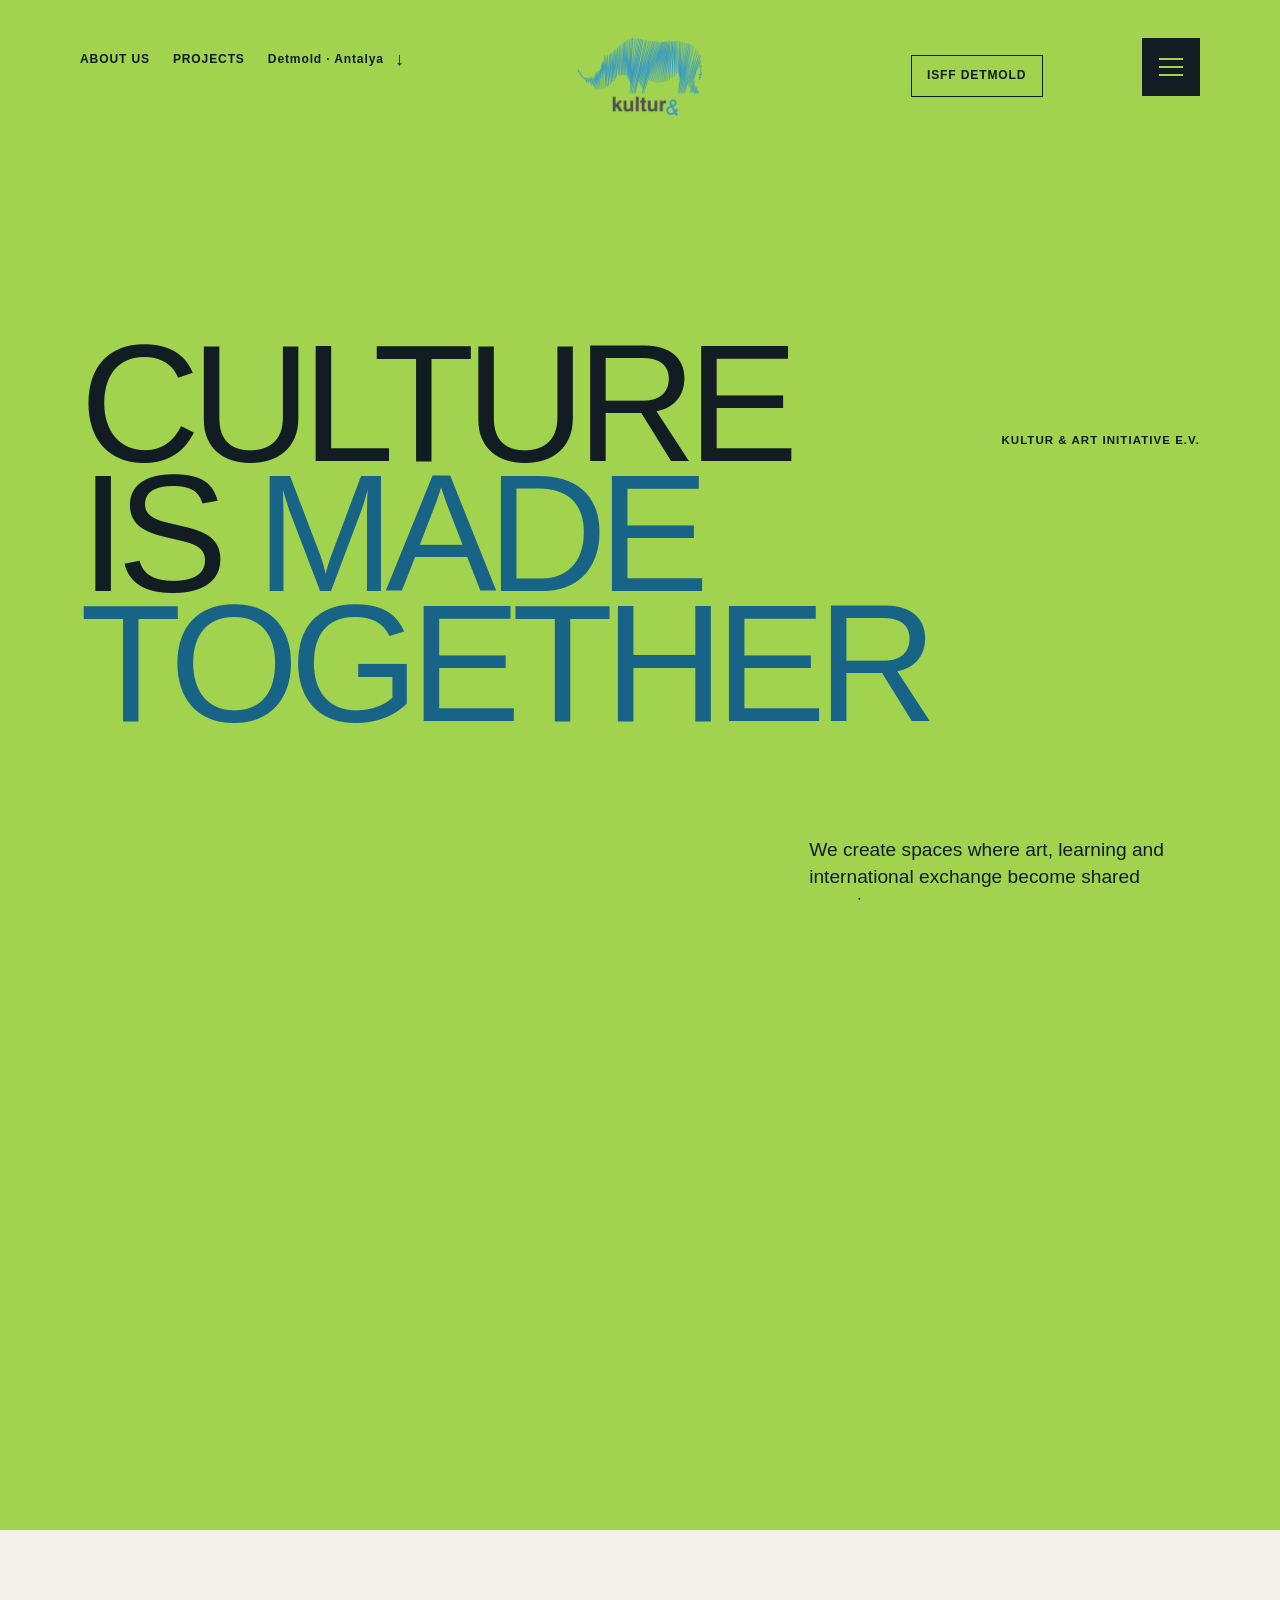
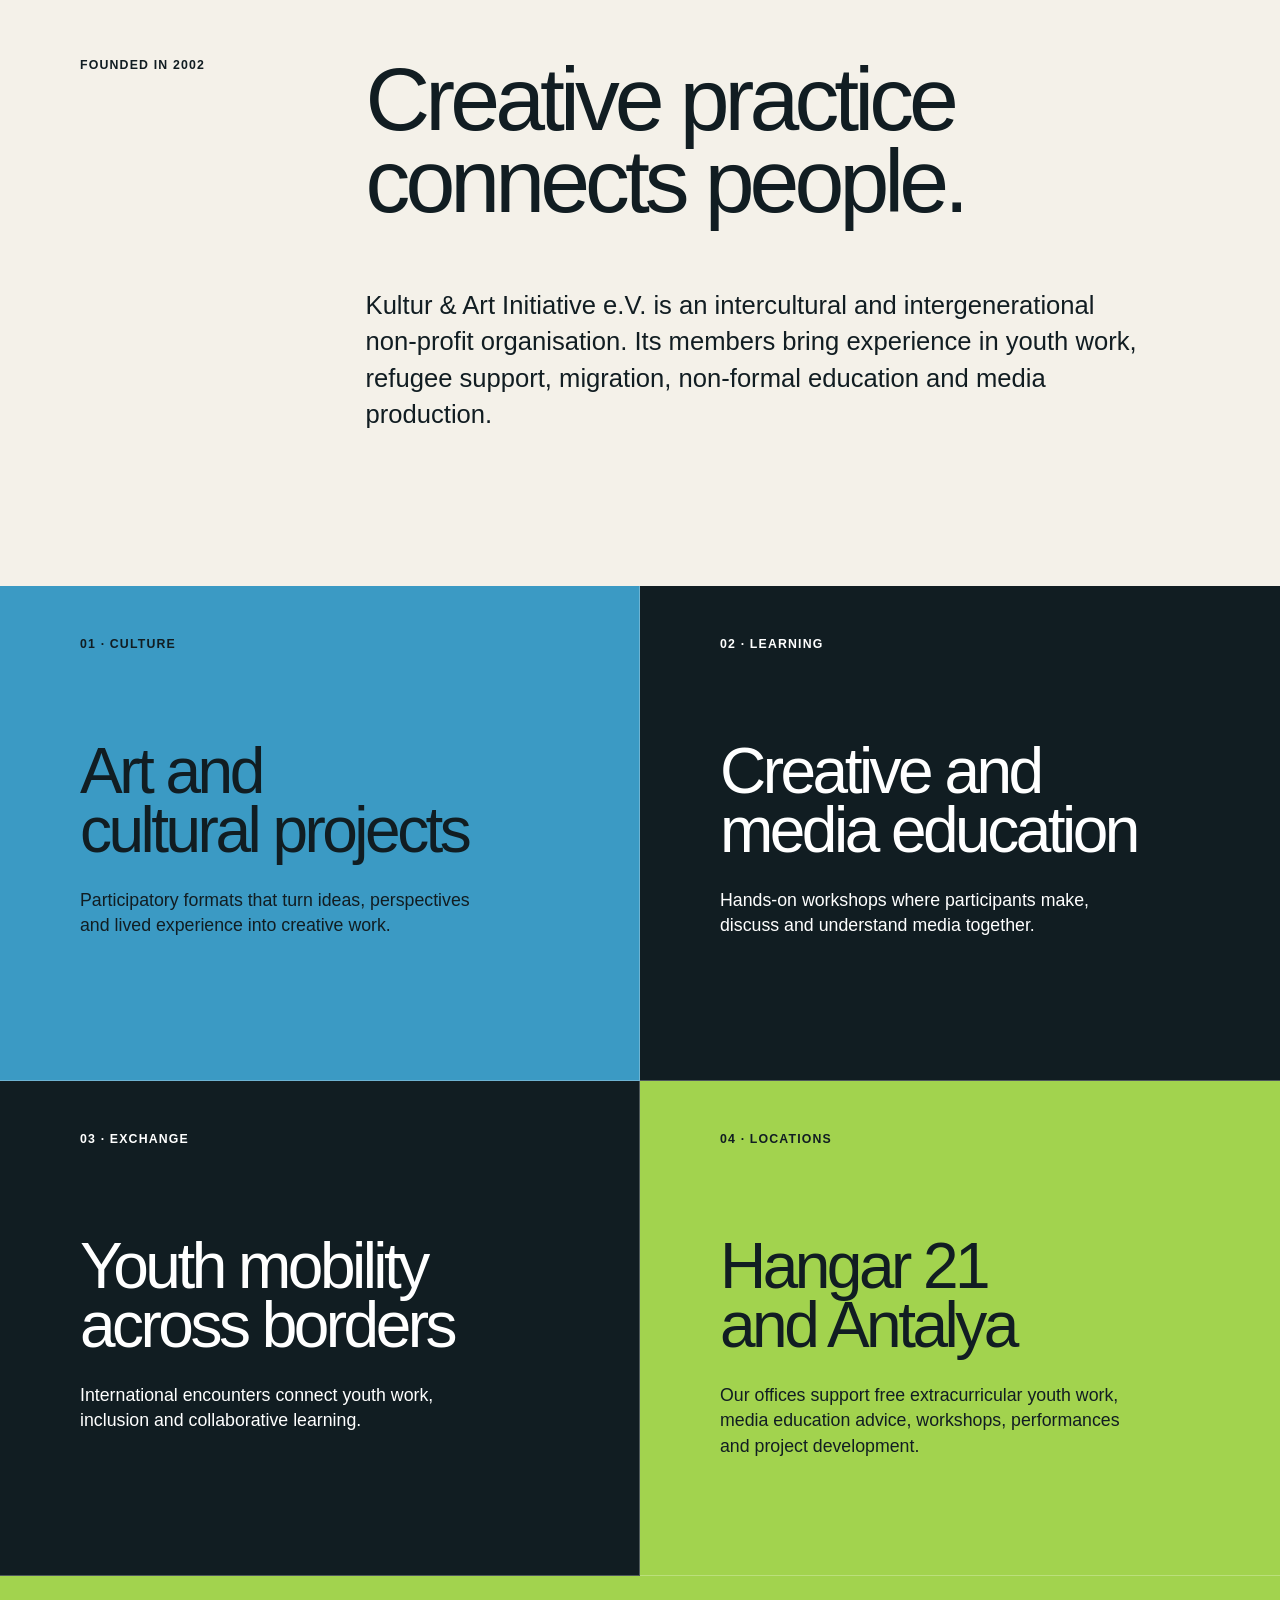
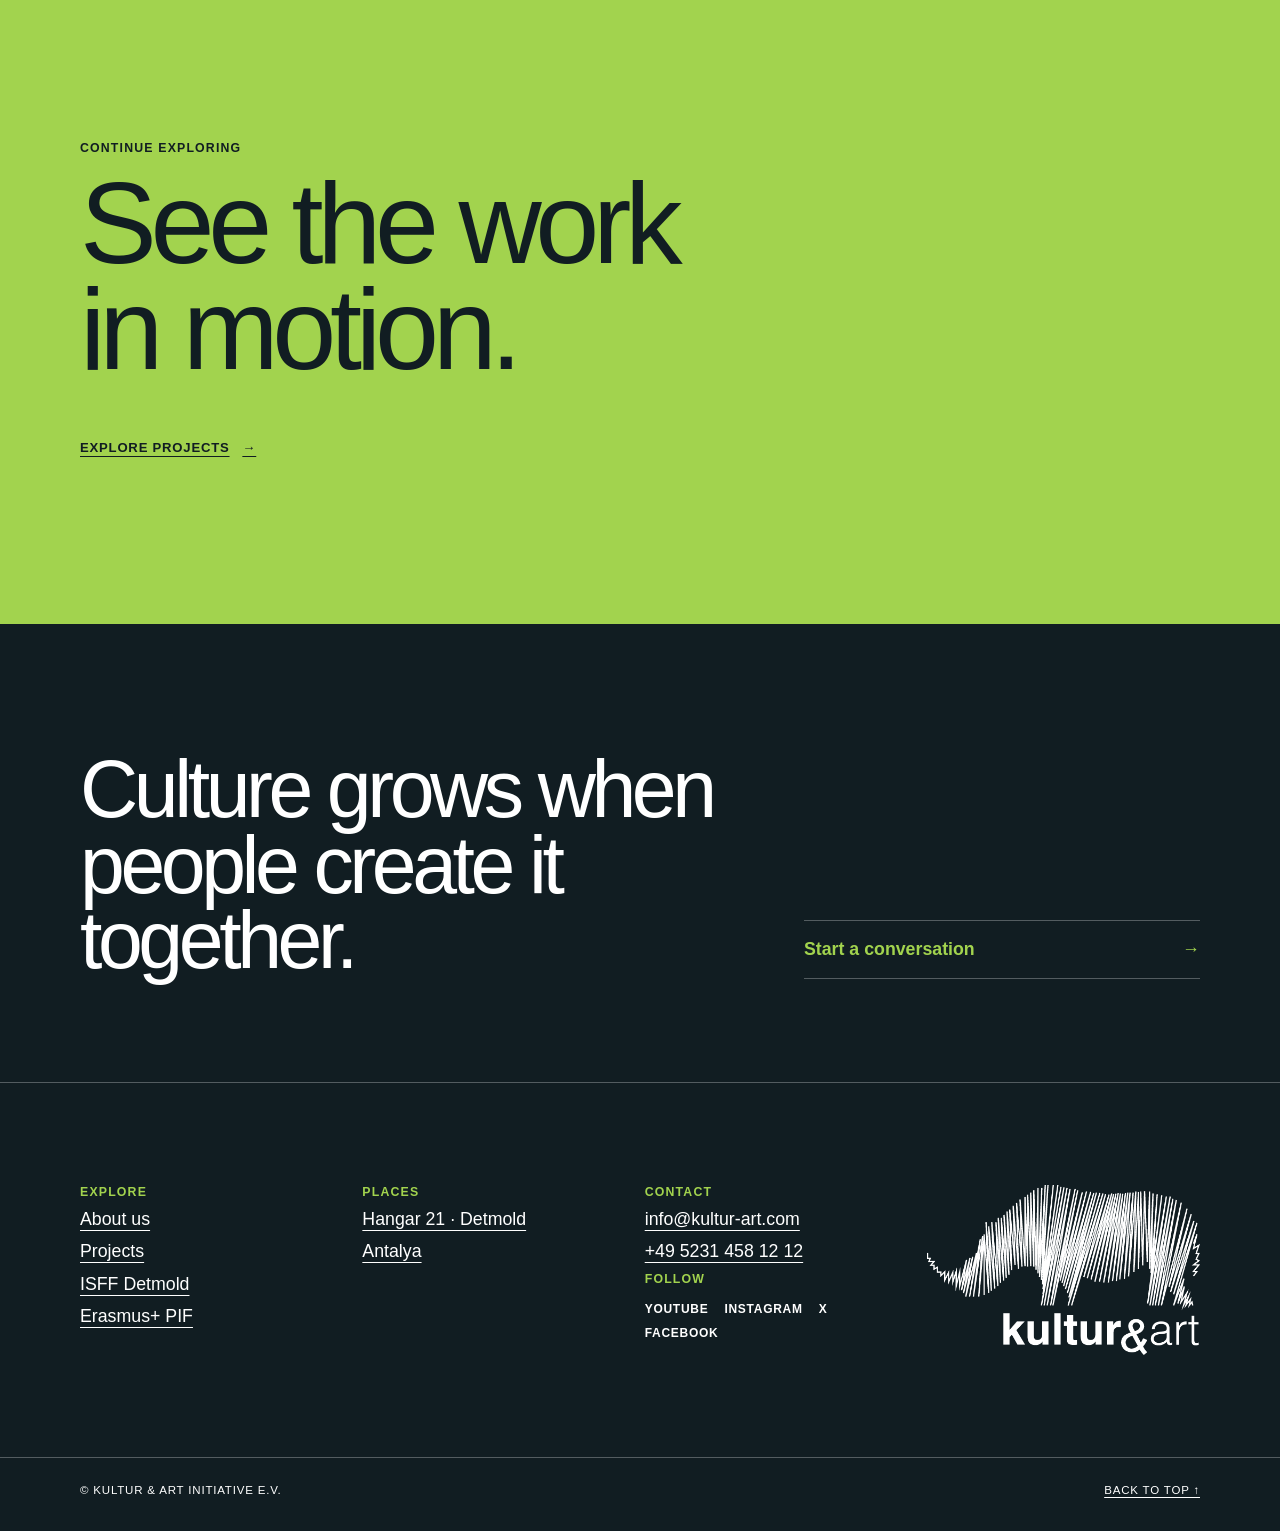
==== about/index.html @ 5b08f301 "first commit" ====
<!DOCTYPE html>
<html lang="en">
  <head>
    <meta charset="UTF-8">
    <meta name="viewport" content="width=device-width, initial-scale=1.0">
    <meta name="description" content="About Kultur &amp; Art Initiative e.V. and its cultural, educational and international work.">
    <title>About Us — Kultur &amp; Art</title>
    <script>document.documentElement.classList.add("js");</script>
    <link rel="stylesheet" href="../css/styles.css">
  </head>
  <body class="subpage">
    <a class="skip-link" href="#main-content">Skip to content</a>
    <header class="site-header">
      <nav class="site-header__primary" aria-label="Primary navigation"><a class="header-link" href="../about/" aria-current="page">About us</a><a class="header-link" href="../projects/">Projects</a><a class="header-status" href="#locations"><span>Detmold · Antalya</span><span aria-hidden="true">↓</span></a></nav>
      <a class="site-logo" href="../" aria-label="Kultur &amp; Art home"><img src="../assets/brand/kulturart-logo.png" alt="Kultur &amp; Art" width="512" height="313"></a>
      <div class="site-header__tools"><a class="header-link header-link--featured" href="../isff-detmold/">ISFF Detmold</a><details class="site-menu"><summary><span class="site-menu__label">Menu</span><span class="site-menu__icon" aria-hidden="true"></span></summary><div class="site-menu__overlay"><div class="site-menu__heading">Explore</div><nav class="site-menu__main" aria-label="Menu navigation"><a href="../"><span>01</span> Home</a><a href="../about/" aria-current="page"><span>02</span> About us</a><a href="../projects/"><span>03</span> Projects</a><a href="../isff-detmold/"><span>04</span> ISFF Detmold</a><a href="../pif/"><span>05</span> Erasmus+ PIF</a></nav><div class="site-menu__meta"><div><p class="eyebrow">Based in</p><p>Detmold, Germany<br>Antalya, Türkiye</p></div><div><p class="eyebrow">Contact</p><a href="mailto:info@kultur-art.com">info@kultur-art.com</a></div></div></div></details></div>
    </header>
    <main id="main-content">
      <section class="page-hero page-hero--lime" data-scroll-scene data-menu-theme="lime" aria-labelledby="page-title"><div class="page-hero__stage"><p class="page-hero__index">Kultur &amp; Art Initiative e.V.</p><h1 class="page-hero__title" id="page-title">Culture is <span>made together</span></h1><div class="page-hero__intro"><p>We create spaces where art, learning and international exchange become shared experiences.</p></div></div></section>
      <section class="page-intro" data-menu-theme="paper"><div class="page-intro__grid container"><p class="eyebrow">Founded in 2002</p><div><h2>Creative practice connects people.</h2><p class="page-intro__text">Kultur &amp; Art Initiative e.V. is an intercultural and intergenerational non-profit organisation. Its members bring experience in youth work, refugee support, migration, non-formal education and media production.</p></div></div></section>
      <section class="page-grid" aria-label="Our areas of practice">
        <article class="page-card page-card--blue"><p class="eyebrow">01 · Culture</p><h2>Art and cultural projects</h2><p>Participatory formats that turn ideas, perspectives and lived experience into creative work.</p></article>
        <article class="page-card"><p class="eyebrow">02 · Learning</p><h2>Creative and media education</h2><p>Hands-on workshops where participants make, discuss and understand media together.</p></article>
        <article class="page-card"><p class="eyebrow">03 · Exchange</p><h2>Youth mobility across borders</h2><p>International encounters connect youth work, inclusion and collaborative learning.</p></article>
        <article class="page-card page-card--lime" id="locations"><p class="eyebrow">04 · Locations</p><h2>Hangar 21 and Antalya</h2><p>Our offices support free extracurricular youth work, media education advice, workshops, performances and project development.</p></article>
      </section>
      <section class="page-cta page-cta--lime"><div class="container"><p class="eyebrow">Continue exploring</p><h2>See the work in motion.</h2><a class="section-link" href="../projects/">Explore projects <span aria-hidden="true">→</span></a></div></section>
    </main>
    <footer class="site-footer"><div class="site-footer__statement container"><p>Culture grows when people create it together.</p><a href="mailto:info@kultur-art.com">Start a conversation <span aria-hidden="true">→</span></a></div><div class="site-footer__links container"><div><p class="eyebrow">Explore</p><a href="../about/">About us</a><a href="../projects/">Projects</a><a href="../isff-detmold/">ISFF Detmold</a><a href="../pif/">Erasmus+ PIF</a></div><div><p class="eyebrow">Places</p><a href="#locations">Hangar 21 · Detmold</a><a href="#locations">Antalya</a></div><div><p class="eyebrow">Contact</p><a href="mailto:info@kultur-art.com">info@kultur-art.com</a><a href="tel:+4952314581212">+49 5231 458 12 12</a></div><div class="site-footer__brand"><img src="../assets/brand/kulturart-logo.png" alt="Kultur &amp; Art" width="512" height="313"></div></div><div class="site-footer__legal container"><p>© Kultur &amp; Art Initiative e.V.</p><a href="#main-content">Back to top ↑</a></div></footer>
    <script src="../js/main.js"></script>
  </body>
</html>
---- css/styles.css ----
:root {
  --blue: #3b9ac4;
  --blue-dark: #176487;
  --lime: #a2d34e;
  --ink: #111d22;
  --paper: #f4f1e9;
  --white: #fff;
  --line: rgb(17 29 34 / 28%);
  --font: "Helvetica Neue", Helvetica, Arial, sans-serif;
  --display: Arial, "Helvetica Neue", Helvetica, sans-serif;
  --gutter: clamp(1.25rem, 6.25vw, 7.5rem);
  --gap: clamp(0.8rem, 1.45vw, 2rem);
  --section-space: clamp(5rem, 10vw, 12rem);
  --ease: cubic-bezier(0.22, 1, 0.36, 1);
  --fast: 180ms;
  --normal: 420ms;
}

*,
*::before,
*::after {
  box-sizing: border-box;
}

html {
  min-width: 20rem;
  scroll-behavior: smooth;
  text-size-adjust: 100%;
}

body {
  min-height: 100vh;
  margin: 0;
  overflow-x: clip;
  background: var(--ink);
  color: var(--ink);
  font-family: var(--font);
  font-size: clamp(1rem, 0.95rem + 0.2vw, 1.125rem);
  line-height: 1.42;
  -webkit-font-smoothing: antialiased;
}

body.menu-is-open {
  overflow: hidden;
}

img,
video {
  display: block;
  max-width: 100%;
  height: auto;
}

button,
input {
  color: inherit;
  font: inherit;
}

a {
  color: inherit;
  text-decoration-thickness: 1px;
  text-underline-offset: 0.3em;
}

:focus-visible {
  outline: 3px solid var(--lime);
  outline-offset: 4px;
}

::selection {
  background: var(--lime);
  color: var(--ink);
}

h1,
h2,
h3,
p {
  margin-top: 0;
}

h1,
h2,
h3 {
  margin-bottom: 0.45em;
  font-family: var(--display);
  font-weight: 500;
  letter-spacing: -0.055em;
  line-height: 0.92;
  text-wrap: balance;
}

.container {
  width: 100%;
  max-width: 120rem;
  margin-inline: auto;
  padding-inline: var(--gutter);
}

.eyebrow {
  margin-bottom: 0.9rem;
  font-size: clamp(0.7rem, 0.65rem + 0.15vw, 0.84rem);
  font-weight: 700;
  letter-spacing: 0.095em;
  line-height: 1.2;
  text-transform: uppercase;
}

.visually-hidden {
  position: absolute !important;
  width: 1px !important;
  height: 1px !important;
  padding: 0 !important;
  margin: -1px !important;
  overflow: hidden !important;
  clip: rect(0, 0, 0, 0) !important;
  white-space: nowrap !important;
  border: 0 !important;
}

.skip-link {
  position: fixed;
  z-index: 1000;
  top: 0.75rem;
  left: 0.75rem;
  padding: 0.8rem 1rem;
  background: var(--ink);
  color: var(--white);
  transform: translateY(-160%);
  transition: transform var(--fast) var(--ease);
}

.skip-link:focus {
  transform: translateY(0);
}

/* Quiet festival notice: fixed independently from all measured scroll scenes */
.festival-note {
  position: fixed;
  z-index: 45;
  right: var(--gutter);
  bottom: clamp(1rem, 2vw, 2rem);
  display: grid;
  grid-template-columns: auto minmax(0, 1fr) auto;
  width: min(58rem, calc(100vw - (2 * var(--gutter))));
  border-top: 1px solid var(--ink);
  background: var(--lime);
  color: var(--ink);
  box-shadow: 0 1.2rem 3.5rem rgb(0 0 0 / 24%);
}

.festival-note[hidden] {
  display: none;
}

.festival-note__date {
  display: grid;
  align-content: center;
  padding: 1.25rem clamp(1rem, 2vw, 2rem);
  border-right: 1px solid var(--ink);
  text-align: center;
}

.festival-note__date span {
  font-family: var(--display);
  font-size: clamp(2rem, 3.2vw, 3.6rem);
  letter-spacing: -0.06em;
  line-height: 0.85;
}

.festival-note__date small,
.festival-note__locations {
  font-size: 0.68rem;
  font-weight: 700;
  letter-spacing: 0.08em;
  text-transform: uppercase;
}

.festival-note__copy {
  padding: 1.1rem clamp(1rem, 2vw, 2rem);
}

.festival-note__copy .eyebrow {
  margin-bottom: 0.35rem;
}

.festival-note__copy h2 {
  margin-bottom: 0.3rem;
  font-size: clamp(1.45rem, 2.1vw, 2.4rem);
}

.festival-note__copy > p:not(.eyebrow, .festival-note__locations) {
  max-width: 64ch;
  margin-bottom: 0.45rem;
  font-size: 0.82rem;
}

.festival-note__locations {
  margin: 0;
}

.festival-note__link {
  display: grid;
  min-width: 9.5rem;
  padding: 1.25rem 2.5rem 1.25rem 1.25rem;
  border-left: 1px solid var(--ink);
  place-items: center;
  font-size: 0.72rem;
  font-weight: 700;
  letter-spacing: 0.07em;
  text-align: center;
  text-decoration: none;
  text-transform: uppercase;
}

.festival-note__close {
  position: absolute;
  top: 0.25rem;
  right: 0.35rem;
  border: 0;
  background: transparent;
  cursor: pointer;
  font-size: 1.4rem;
  line-height: 1;
}

/* Editorial internal pages */
.subpage {
  background: var(--paper);
}

.subpage .site-header {
  color: var(--ink);
}

.subpage .site-logo {
  filter: none;
}

.subpage--dark-hero .site-header {
  color: var(--white);
}

.subpage--dark-hero .site-logo {
  filter: brightness(0) invert(1);
}

.subpage .site-menu:not([open]) summary {
  background: var(--ink);
  color: var(--lime);
}

.page-hero {
  --scene-p: 0;
  position: relative;
  height: 170svh;
  background: var(--blue);
  color: var(--ink);
}

.page-hero--lime {
  background: var(--lime);
}

.page-hero--dark {
  background: var(--ink);
  color: var(--white);
}

.page-hero__stage {
  position: sticky;
  top: 0;
  display: grid;
  height: 100svh;
  padding: clamp(9rem, 18vh, 13rem) var(--gutter) clamp(2rem, 5vh, 5rem);
  overflow: hidden;
  align-content: end;
}

.page-hero__index {
  position: absolute;
  top: 48%;
  right: var(--gutter);
  margin: 0;
  font-size: 0.72rem;
  font-weight: 700;
  letter-spacing: 0.09em;
  text-transform: uppercase;
  transform: translateY(calc(-9vh * var(--scene-p)));
}

.page-hero__title {
  max-width: 10ch;
  margin: 0;
  font-size: clamp(5rem, 13vw, 14rem);
  line-height: 0.78;
  text-transform: uppercase;
  transform: translate3d(calc(-7vw * var(--scene-p)), calc(-13vh * var(--scene-p)), 0) scale(calc(1 + (0.08 * var(--scene-p))));
  transform-origin: left bottom;
  will-change: transform;
}

.page-hero__title span {
  color: var(--lime);
}

.page-hero--lime .page-hero__title span {
  color: var(--blue-dark);
}

.page-hero__intro {
  display: grid;
  grid-template-columns: 1fr minmax(18rem, 0.55fr);
  gap: var(--gap);
  align-items: end;
  margin-top: clamp(2rem, 5vh, 5rem);
  transform: translateY(calc(7vh - (13vh * var(--scene-p))));
}

.page-hero__intro p {
  grid-column: 2;
  max-width: 42ch;
  margin: 0;
  font-size: clamp(1.15rem, 1.5vw, 1.6rem);
}

.page-intro {
  padding-block: var(--section-space);
  background: var(--paper);
}

.page-intro__grid {
  display: grid;
  grid-template-columns: minmax(9rem, 0.32fr) 1fr;
  gap: var(--gap);
}

.page-intro h2 {
  max-width: 14ch;
  font-size: clamp(3.2rem, 7vw, 8rem);
}

.page-intro__text {
  grid-column: 2;
  max-width: 55ch;
  margin-top: clamp(2rem, 5vw, 6rem);
  font-size: clamp(1.3rem, 2vw, 2rem);
}

.page-grid {
  display: grid;
  grid-template-columns: repeat(2, minmax(0, 1fr));
  background: var(--ink);
}

.page-card {
  min-height: 55svh;
  padding: clamp(2rem, 4vw, 5rem) var(--gutter);
  border-bottom: 1px solid rgb(255 255 255 / 26%);
  background: var(--ink);
  color: var(--white);
  text-decoration: none;
}

.page-card:nth-child(odd) {
  border-right: 1px solid rgb(255 255 255 / 26%);
}

.page-card--blue {
  background: var(--blue);
  color: var(--ink);
}

.page-card--lime {
  background: var(--lime);
  color: var(--ink);
}

.page-card h2,
.page-card h3 {
  max-width: 12ch;
  margin-top: clamp(4rem, 10vh, 8rem);
  font-size: clamp(2.8rem, 5vw, 6.5rem);
  overflow-wrap: anywhere;
}

.page-card p:last-child {
  max-width: 42ch;
}

.page-list {
  padding-block: var(--section-space);
  background: var(--paper);
}

.page-list__heading {
  max-width: 12ch;
  margin-bottom: clamp(4rem, 9vw, 9rem);
  font-size: clamp(4rem, 9vw, 10rem);
}

.page-list__item {
  display: grid;
  grid-template-columns: 5rem 1fr minmax(16rem, 0.45fr);
  gap: var(--gap);
  padding-block: clamp(1.8rem, 4vw, 4rem);
  border-top: 1px solid var(--ink);
}

.page-list__item h3 {
  margin: 0;
  font-size: clamp(2.2rem, 4.2vw, 5rem);
}

.page-list__item p {
  margin: 0;
}

.page-cta {
  display: grid;
  min-height: 72svh;
  padding-block: var(--section-space);
  align-content: center;
  background: var(--blue);
  color: var(--ink);
}

.page-cta--lime {
  background: var(--lime);
}

.page-cta h2 {
  max-width: 13ch;
  font-size: clamp(4rem, 9vw, 10rem);
}

.page-cta .section-link {
  width: fit-content;
}

/* Header */
.site-header {
  position: absolute;
  z-index: 30;
  inset: 0 0 auto;
  display: grid;
  grid-template-columns: 1fr auto 1fr;
  align-items: start;
  gap: 2rem;
  padding: clamp(1.5rem, 3vw, 3.5rem) var(--gutter);
  color: var(--white);
  pointer-events: none;
}

.site-header a,
.site-header summary {
  pointer-events: auto;
}

.site-header__primary,
.site-header__tools {
  display: flex;
  align-items: center;
  gap: clamp(1rem, 1.8vw, 2.4rem);
  padding-top: 0.55rem;
}

.site-header__tools {
  justify-content: flex-end;
  padding-right: clamp(4.5rem, 6vw, 6.5rem);
}

.header-link,
.header-status,
.language-switcher {
  font-size: clamp(0.7rem, 0.66rem + 0.12vw, 0.82rem);
  font-weight: 700;
  letter-spacing: 0.07em;
  text-decoration: none;
  text-transform: uppercase;
}

.header-link--featured {
  padding: 0.7rem 0.95rem;
  border: 1px solid currentColor;
}

.header-status {
  display: flex;
  align-items: center;
  gap: 0.7rem;
  text-transform: none;
}

.header-status span:last-child {
  font-size: 1.5em;
}

.site-logo {
  display: block;
  width: clamp(7.8rem, 9vw, 10.5rem);
  filter: brightness(0) invert(1);
}

.site-logo img {
  width: 100%;
  height: auto;
}

.language-switcher {
  display: flex;
  gap: 0.3rem;
}

.site-header__primary,
.site-header__tools > :not(.site-menu),
.site-logo {
  transition:
    opacity 450ms ease,
    transform 650ms var(--ease);
}

body.hero-passed-intro .site-header__primary,
body.hero-passed-intro .site-header__tools > :not(.site-menu),
body.hero-passed-intro .site-logo {
  pointer-events: none;
  opacity: 0;
  transform: translateY(-2rem);
}

/* Persistent menu */
.site-menu {
  width: clamp(3.6rem, 4.5vw, 4.9rem);
  aspect-ratio: 1;
}

.site-menu summary {
  position: fixed;
  z-index: 52;
  top: clamp(1.5rem, 3vw, 3.5rem);
  right: var(--gutter);
  display: grid;
  width: clamp(3.6rem, 4.5vw, 4.9rem);
  aspect-ratio: 1;
  place-items: center;
  background: var(--lime);
  color: var(--ink);
  cursor: pointer;
  list-style: none;
  transition:
    background-color var(--fast) ease,
    color var(--fast) ease;
}

.site-menu summary::-webkit-details-marker {
  display: none;
}

.site-menu__label {
  position: absolute;
  width: 1px;
  height: 1px;
  overflow: hidden;
  clip: rect(0 0 0 0);
  white-space: nowrap;
}

.site-menu__icon,
.site-menu__icon::before,
.site-menu__icon::after {
  display: block;
  width: clamp(1.5rem, 1.8vw, 2rem);
  height: 2px;
  background: currentColor;
  transition: transform 350ms var(--ease), top 350ms var(--ease);
}

.site-menu__icon {
  position: relative;
}

.site-menu__icon::before,
.site-menu__icon::after {
  position: absolute;
  left: 0;
  content: "";
}

.site-menu__icon::before {
  top: -0.5rem;
}

.site-menu__icon::after {
  top: 0.5rem;
}

.site-menu[open] summary {
  background: var(--ink);
  color: var(--lime);
}

.site-menu[open] .site-menu__icon {
  background: transparent;
}

.site-menu[open] .site-menu__icon::before {
  top: 0;
  transform: rotate(45deg);
}

.site-menu[open] .site-menu__icon::after {
  top: 0;
  transform: rotate(-45deg);
}

body[data-menu-theme="paper"] .site-menu:not([open]) summary,
body[data-menu-theme="lime"] .site-menu:not([open]) summary {
  background: var(--ink);
  color: var(--lime);
}

.site-menu__overlay {
  position: fixed;
  z-index: 50;
  inset: 0;
  display: grid;
  grid-template-columns: minmax(0, 1.6fr) minmax(16rem, 0.4fr);
  grid-template-rows: auto 1fr;
  gap: clamp(2rem, 4vw, 5rem);
  padding: clamp(2.5rem, 4vw, 5rem) var(--gutter);
  overflow-y: auto;
  background: var(--lime);
  color: var(--ink);
}

.site-menu__heading {
  grid-column: 1 / -1;
  padding-bottom: 1rem;
  border-bottom: 1px solid;
  font-size: 0.78rem;
  font-weight: 700;
  letter-spacing: 0.1em;
  text-transform: uppercase;
}

.site-menu__main {
  display: grid;
  align-content: start;
}

.site-menu__main a {
  display: flex;
  align-items: baseline;
  gap: 1.2rem;
  padding-block: clamp(0.65rem, 1.2vh, 1.1rem);
  border-bottom: 1px solid rgb(17 29 34 / 38%);
  font-family: var(--display);
  font-size: clamp(2.8rem, 5.2vw, 6.5rem);
  font-weight: 500;
  letter-spacing: -0.055em;
  line-height: 0.92;
  text-decoration: none;
  transition: padding-left 350ms var(--ease), background-color var(--fast) ease, color var(--fast) ease;
}

.site-menu__main a span {
  width: 2rem;
  font-family: var(--font);
  font-size: 0.7rem;
  font-weight: 700;
}

.site-menu__main a:hover {
  padding-left: 1rem;
  background: var(--ink);
  color: var(--lime);
}

.site-menu__meta {
  display: grid;
  align-content: end;
  gap: 2.5rem;
}

.site-menu__meta p,
.site-menu__meta a {
  margin-bottom: 0;
}

.site-menu__meta a {
  display: block;
  width: fit-content;
}

/* Hero: SVG mask scroll zoom */
.hero {
  --scene-p: 0;
  --hero-mask-size: clamp(360px, 44vw, 680px);
  --hero-overlay-opacity: 0;
  --hero-copy-opacity: 0;
  --hero-copy-y: 2rem;
  --hero-scroll-opacity: 1;
  position: relative;
  z-index: 1;
  height: 220vh;
  background: var(--ink);
  color: var(--white);
  touch-action: pan-y;
}

.hero__stage {
  position: sticky;
  top: 0;
  height: 100vh;
  overflow: hidden;
  background: var(--ink);
  contain: layout paint;
  isolation: isolate;
}

.hero__media {
  position: absolute;
  z-index: 0;
  inset: 0;
  overflow: hidden;
  background: var(--ink);
}

.hero__media video {
  position: absolute;
  inset: 0;
  width: 100%;
  height: 100%;
  max-width: none;
  object-fit: cover;
  object-position: center;
  transform: translateZ(0) scale(1.01);
  transform-origin: center;
}

.hero__media video,
.hero__media-fallback {
  -webkit-mask-image: url("data:image/svg+xml,%3Csvg xmlns='http://www.w3.org/2000/svg' viewBox='0 0 100 100'%3E%3Cpath fill='white' d='M50 3C68 2 87 12 96 29C103 44 95 65 83 79C70 94 51 101 34 94C16 88 3 72 4 52C5 32 15 15 32 8C38 5 44 3 50 3Z'/%3E%3C/svg%3E");
  -webkit-mask-position: var(--hero-mask-position, center);
  -webkit-mask-repeat: no-repeat;
  -webkit-mask-size: var(--hero-mask-size);
  mask-image: url("data:image/svg+xml,%3Csvg xmlns='http://www.w3.org/2000/svg' viewBox='0 0 100 100'%3E%3Cpath fill='white' d='M50 3C68 2 87 12 96 29C103 44 95 65 83 79C70 94 51 101 34 94C16 88 3 72 4 52C5 32 15 15 32 8C38 5 44 3 50 3Z'/%3E%3C/svg%3E");
  mask-position: var(--hero-mask-position, center);
  mask-repeat: no-repeat;
  mask-size: var(--hero-mask-size);
  will-change: transform, mask-size;
}

.hero__media-shade {
  position: absolute;
  z-index: 1;
  inset: 0;
  background: rgb(0 0 0 / 45%);
  opacity: var(--hero-overlay-opacity);
  will-change: opacity;
}

.hero__media-fallback {
  display: none;
}

.hero__media.video-unavailable video,
.hero__media.video-paused video {
  visibility: hidden;
}

.hero__media.video-unavailable .hero__media-fallback,
.hero__media.video-paused .hero__media-fallback {
  position: absolute;
  inset: 0;
  display: grid;
  margin: 0;
  place-items: center;
  background:
    linear-gradient(135deg, rgb(59 154 196 / 92%), rgb(17 29 34 / 94%));
  color: var(--white);
  font-size: 0.75rem;
  font-weight: 700;
  letter-spacing: 0.1em;
  text-transform: uppercase;
}

.hero__title {
  position: absolute;
  z-index: 2;
  top: 50%;
  left: 50%;
  display: flex;
  width: max-content;
  max-width: none;
  gap: 0.12em;
  margin: 0;
  color: var(--lime);
  font-size: clamp(4.5rem, 9vw, 9.5rem);
  letter-spacing: -0.075em;
  line-height: 0.78;
  text-transform: uppercase;
  opacity: var(--hero-copy-opacity);
  transform: translate3d(-50%, calc(-50% + var(--hero-copy-y)), 0);
  will-change: opacity, transform;
  white-space: nowrap;
}

.hero__title span {
  display: block;
  will-change: transform;
}

.hero__title span:first-child {
  transform: none;
}

.hero__title span:last-child {
  color: var(--white);
  transform: none;
}

.hero__caption {
  position: absolute;
  z-index: 2;
  bottom: clamp(4.8rem, 8vh, 7.5rem);
  left: 50%;
  display: grid;
  justify-items: center;
  color: var(--white);
  text-align: center;
  opacity: var(--hero-copy-opacity);
  transform: translate3d(-50%, var(--hero-copy-y), 0);
  will-change: opacity, transform;
}

.hero__caption p {
  margin-bottom: 0.8rem;
  font-size: clamp(1rem, 1.35vw, 1.5rem);
  font-weight: 700;
  letter-spacing: 0.02em;
  text-transform: uppercase;
}

.hero__link,
.section-link {
  display: inline-flex;
  align-items: center;
  gap: 0.8rem;
  font-size: clamp(0.75rem, 0.7rem + 0.15vw, 0.88rem);
  font-weight: 700;
  letter-spacing: 0.06em;
  text-transform: uppercase;
}

.hero__scroll {
  position: absolute;
  z-index: 2;
  bottom: 1.2rem;
  left: var(--gutter);
  display: flex;
  align-items: center;
  gap: 0.8rem;
  margin: 0;
  font-size: 0.7rem;
  font-weight: 700;
  letter-spacing: 0.1em;
  text-transform: uppercase;
  opacity: var(--hero-scroll-opacity);
  transform: translateY(calc(2rem * var(--scene-p)));
  will-change: opacity, transform;
}

.hero__scroll-arrow {
  color: var(--lime);
  font-size: 2rem;
}

/* Minimal editorial introduction */
.overview {
  position: relative;
  z-index: 3;
  height: auto;
  margin-top: -1px;
  background: var(--ink);
  color: var(--white);
}

.overview__sticky {
  position: relative;
  height: auto;
  background: var(--ink);
}

.overview__lead {
  display: grid;
  grid-template-columns: minmax(12rem, 0.7fr) minmax(18rem, 1fr);
  gap: clamp(3rem, 9vw, 12rem);
  align-items: start;
  padding-block: clamp(6rem, 11vw, 12rem);
}

.overview__lead h2 {
  max-width: 10ch;
  margin: 0;
  color: var(--lime);
  font-size: clamp(2.8rem, 5vw, 5.8rem);
}

.overview__summary {
  max-width: 42rem;
  padding-top: 1.8rem;
  border-top: 1px solid rgb(255 255 255 / 35%);
}

.overview__summary p {
  margin-bottom: 2rem;
  font-size: clamp(1.35rem, 2.2vw, 2.2rem);
  line-height: 1.3;
}

/* Paper editorial rows */
.editorial-feed {
  position: relative;
  z-index: 4;
  padding-top: 1.75rem;
  overflow: hidden;
  background: var(--paper);
}

.editorial-row {
  display: grid;
  grid-template-columns: clamp(6rem, 9vw, 9rem) minmax(0, 1fr) auto;
  align-items: center;
  gap: clamp(1.5rem, 5vw, 6rem);
  min-height: clamp(15rem, 25vw, 23rem);
  padding-block: 2rem;
  border-top: 1px solid var(--line);
  text-decoration: none;
  overflow: hidden;
}

.editorial-row:last-of-type {
  border-bottom: 1px solid var(--line);
}

.editorial-row__copy h3 {
  max-width: 19ch;
  margin-bottom: 1rem;
  font-size: clamp(2.6rem, 4.6vw, 5.6rem);
}

.editorial-row__copy > p:last-child {
  margin-bottom: 0;
}

.editorial-row__arrow {
  font-size: clamp(4rem, 7vw, 8rem);
  line-height: 1;
}

.media-placeholder {
  position: relative;
  display: grid;
  place-content: center;
  overflow: hidden;
  background:
    linear-gradient(135deg, transparent 49.86%, rgb(17 29 34 / 18%) 50%, transparent 50.14%),
    linear-gradient(45deg, transparent 49.86%, rgb(17 29 34 / 18%) 50%, transparent 50.14%),
    color-mix(in srgb, currentColor 8%, transparent);
  text-align: center;
}

.media-placeholder span {
  padding: 0.3rem 0.5rem;
  background: var(--paper);
  color: var(--ink);
  font-size: 0.67rem;
  font-weight: 700;
  letter-spacing: 0.07em;
  text-transform: uppercase;
}

.media-placeholder--thumb {
  aspect-ratio: 4 / 3;
}

.editorial-row__image {
  width: 100%;
  aspect-ratio: 4 / 3;
  max-height: 18rem;
  object-fit: cover;
}

/* Projects */
.projects {
  position: relative;
  z-index: 5;
  padding-bottom: var(--section-space);
  background: var(--paper);
}

.projects__heading {
  position: relative;
  z-index: 2;
  display: grid;
  min-height: auto;
  padding-top: clamp(5rem, 9vw, 9rem);
  padding-bottom: clamp(2rem, 4vw, 4rem);
  background: var(--paper);
  border-bottom: 1px solid var(--line);
}

.projects__heading h2 {
  max-width: none;
  margin: 0;
  font-size: clamp(3.5rem, 7vw, 7rem);
  line-height: 0.85;
}

.project-grid {
  position: relative;
  z-index: 3;
  display: grid;
  grid-template-columns: repeat(2, minmax(0, 1fr));
  gap: var(--gap);
  padding-top: var(--gap);
}

.project-card {
  display: flex;
  min-height: 42rem;
  flex-direction: column;
  padding: clamp(1.4rem, 2.7vw, 3.4rem);
  color: var(--ink);
  text-decoration: none;
}

.project-card--blue {
  background: var(--blue);
}

.project-card--lime {
  background: var(--lime);
}

.project-card__head {
  display: flex;
  align-items: flex-start;
  justify-content: space-between;
  gap: 1rem;
}

.project-card__head > span {
  font-size: 2rem;
}

.project-card h3 {
  max-width: 12ch;
  font-size: clamp(3rem, 4.7vw, 5.8rem);
  text-transform: uppercase;
}

.project-card > p:last-child,
.project-card__wide-copy > p:last-child {
  max-width: 42ch;
  margin: 1.7rem 0 0;
  font-size: clamp(1rem, 1.15vw, 1.3rem);
}

.media-placeholder--feature {
  width: 76%;
  aspect-ratio: 4 / 3;
  margin: auto auto 0;
  background-color: rgb(244 241 233 / 22%);
}

.project-card__image {
  width: 76%;
  aspect-ratio: 4 / 3;
  max-height: 26rem;
  margin: auto auto 0;
  object-fit: cover;
}

.project-card__image--wide {
  width: 100%;
  aspect-ratio: 16 / 10;
  max-height: 38rem;
  align-self: center;
}

.project-card--wide {
  grid-column: 1 / -1;
  display: grid;
  grid-template-columns: minmax(0, 0.75fr) minmax(0, 1.25fr);
  gap: clamp(2rem, 5vw, 7rem);
  min-height: 36rem;
  background: var(--ink);
  color: var(--white);
}

.project-card__wide-copy {
  display: flex;
  flex-direction: column;
}

.media-placeholder--wide {
  aspect-ratio: 16 / 10;
  align-self: center;
  color: var(--lime);
}

/* Participation */
.participate {
  position: relative;
  z-index: 8;
  isolation: isolate;
  padding-bottom: var(--section-space);
  background: var(--lime);
}

.participate__heading {
  position: relative;
  z-index: 6;
  display: flex;
  min-height: auto;
  align-items: end;
  justify-content: space-between;
  gap: 2rem;
  padding-top: clamp(5rem, 9vw, 9rem);
  padding-bottom: clamp(2rem, 4vw, 4rem);
  background: var(--lime);
}

.participate__heading h2 {
  position: relative;
  z-index: 2;
  max-width: none;
  margin: 0;
  font-size: clamp(3.5rem, 7vw, 7rem);
  line-height: 0.85;
}

.participate-grid {
  position: relative;
  z-index: 3;
  display: grid;
  grid-template-columns: repeat(3, minmax(0, 1fr));
  gap: var(--gap);
}

.participate-card {
  display: flex;
  min-height: 35rem;
  flex-direction: column;
  padding: clamp(1rem, 1.5vw, 1.6rem);
  color: var(--ink);
  text-decoration: none;
}

.participate-card--featured {
  background: var(--ink);
  color: var(--lime);
}

.media-placeholder--landscape {
  aspect-ratio: 3 / 2;
  margin-bottom: 1.7rem;
}

.participate-card__image {
  width: 100%;
  aspect-ratio: 3 / 2;
  max-height: 22rem;
  margin-bottom: 1.7rem;
  object-fit: cover;
}

.participate-card h3 {
  font-size: clamp(2rem, 2.7vw, 3.4rem);
}

.participate-card > p:last-of-type {
  max-width: 38ch;
}

.card-arrow {
  margin-top: auto;
  font-size: 3rem;
}

/* Second full-screen pinned transition */
.manifesto {
  --scene-p: 0;
  position: relative;
  z-index: 7;
  height: 112svh;
  background: var(--ink);
  color: var(--white);
}

.manifesto__sticky {
  position: sticky;
  top: 0;
  height: 100svh;
  overflow: hidden;
}

.manifesto__media {
  position: absolute;
  inset: -9%;
  color: var(--lime);
  transform: scale(calc(1.06 - (0.03 * var(--scene-p)))) translate3d(0, calc(2vh - (4vh * var(--scene-p))), 0);
}

.manifesto__media span {
  background: var(--ink);
  color: var(--lime);
}

.manifesto__shade {
  position: absolute;
  inset: 0;
  background: rgb(7 17 21 / calc(0.48 + (0.18 * var(--scene-p))));
}

.manifesto__content {
  position: relative;
  z-index: 1;
  display: grid;
  height: 100%;
  align-content: center;
  justify-items: center;
  text-align: center;
  transform: translate3d(0, calc(4vh - (6vh * var(--scene-p))), 0);
}

.manifesto__content h2 {
  max-width: 16ch;
  font-size: clamp(2.8rem, 5vw, 5.5rem);
}

.section-link--light {
  color: var(--lime);
}

/* Newsletter and footer */
.newsletter {
  position: relative;
  z-index: 8;
  padding-block: var(--section-space);
  background: var(--blue);
}

.newsletter__inner {
  display: grid;
  grid-template-columns: 1.15fr 0.85fr;
  align-items: end;
  gap: clamp(3rem, 8vw, 10rem);
}

.newsletter h2 {
  max-width: 10ch;
  margin: 0;
  font-size: clamp(3.2rem, 6vw, 6.5rem);
}

/* Lightweight, one-shot reveals; native scrolling remains untouched. */
.js [data-reveal] {
  opacity: 0;
  transform: translate3d(0, 1.5rem, 0);
  transition:
    opacity 500ms ease,
    transform 650ms var(--ease);
}

.js [data-reveal].is-visible {
  opacity: 1;
  transform: none;
}

.newsletter__form label {
  display: block;
  margin-bottom: 0.6rem;
  font-size: 0.75rem;
  font-weight: 700;
  letter-spacing: 0.1em;
  text-transform: uppercase;
}

.newsletter__control {
  display: grid;
  grid-template-columns: 1fr auto;
  border-bottom: 2px solid;
}

.newsletter__control input {
  min-width: 0;
  padding: 1.2rem 0;
  border: 0;
  outline: 0;
  background: transparent;
  font-size: clamp(1.3rem, 1.8vw, 2rem);
}

.newsletter__control button {
  width: 4rem;
  padding: 0;
  border: 0;
  background: transparent;
  font-size: 3rem;
  cursor: pointer;
}

.newsletter__form > p {
  margin: 0.8rem 0 0;
  font-size: 0.86rem;
}

.site-footer {
  position: relative;
  z-index: 9;
  padding-block: var(--section-space) 2rem;
  background: var(--ink);
  color: var(--white);
}

.site-footer__statement {
  display: grid;
  grid-template-columns: 1.25fr 0.75fr;
  align-items: end;
  gap: 4rem;
  padding-bottom: clamp(4rem, 8vw, 9rem);
  border-bottom: 1px solid rgb(255 255 255 / 28%);
}

.site-footer__statement p {
  max-width: 18ch;
  margin: 0;
  font-family: var(--display);
  font-size: clamp(3.2rem, 6.3vw, 7.5rem);
  letter-spacing: -0.055em;
  line-height: 0.94;
}

.site-footer__statement a {
  display: flex;
  justify-content: space-between;
  gap: 1rem;
  padding-block: 1rem;
  border-block: 1px solid rgb(255 255 255 / 28%);
  color: var(--lime);
  font-weight: 700;
  text-decoration: none;
}

.site-footer__links {
  display: grid;
  grid-template-columns: repeat(3, 1fr) 1.25fr;
  gap: clamp(2rem, 5vw, 7rem);
  padding-block: clamp(4rem, 8vw, 8rem);
}

.site-footer__links > div:not(.site-footer__brand) {
  display: grid;
  align-content: start;
  justify-items: start;
  gap: 0.45rem;
}

.site-footer__links .eyebrow {
  color: var(--lime);
}

.site-footer__links p,
.site-footer__links a {
  margin: 0;
}

.site-footer__brand {
  display: flex;
  justify-content: flex-end;
}

.site-footer__brand img {
  width: min(100%, 21rem);
  height: auto;
  align-self: start;
  filter: brightness(0) invert(1);
}

.site-footer__legal {
  display: flex;
  align-items: center;
  justify-content: space-between;
  padding-top: 1.5rem;
  border-top: 1px solid rgb(255 255 255 / 28%);
  font-size: 0.72rem;
  letter-spacing: 0.07em;
  text-transform: uppercase;
}

.site-footer__legal p {
  margin: 0;
}

@media (hover: hover) and (pointer: fine) {
  .hero__link span,
  .section-link span,
  .bar-link span,
  .card-arrow,
  .editorial-row__arrow {
    transition: transform var(--fast) var(--ease);
  }

  .hero__link:hover span,
  .section-link:hover span,
  .bar-link:hover span,
  .participate-card:hover .card-arrow,
  .editorial-row:hover .editorial-row__arrow {
    transform: translateX(0.45rem);
  }
}

@media (max-width: 72rem) {
  .site-header__primary .header-link,
  .header-link--featured {
    display: none;
  }

  .project-card {
    min-height: 45rem;
  }

  .participate-grid {
    grid-template-columns: repeat(2, minmax(0, 1fr));
  }

  .participate-card:last-child {
    grid-column: 1 / -1;
    min-height: 32rem;
  }

  .newsletter__inner,
  .site-footer__statement {
    grid-template-columns: 1fr;
  }

  .site-footer__links {
    grid-template-columns: repeat(2, 1fr);
  }
}

@media (max-width: 63.99rem) {
  .site-header {
    grid-template-columns: 1fr auto;
  }

  .site-header__primary {
    display: none;
  }

  .site-logo {
    justify-self: start;
  }

  .site-header__tools {
    padding-top: 0;
  }

  .site-menu__overlay {
    grid-template-columns: 1fr;
  }

  .site-menu__meta {
    grid-template-columns: repeat(3, 1fr);
    align-content: start;
  }

  .hero__title {
    font-size: clamp(5rem, 13vw, 8rem);
  }
}

@media (max-width: 47.99rem) {
  .festival-note {
    right: 0.75rem;
    bottom: 0.75rem;
    grid-template-columns: 1fr auto;
    width: calc(100vw - 1.5rem);
  }

  .festival-note__date {
    display: none;
  }

  .festival-note__copy {
    padding: 1rem;
  }

  .festival-note__copy > p:not(.eyebrow, .festival-note__locations),
  .festival-note__locations {
    display: none;
  }

  .festival-note__link {
    min-width: 6.5rem;
    padding-inline: 0.75rem;
  }

  .page-hero {
    height: 145svh;
  }

  .page-hero__stage {
    padding-top: 8rem;
  }

  .page-hero__title {
    font-size: clamp(4.2rem, 22vw, 7.5rem);
  }

  .page-hero__intro,
  .page-intro__grid {
    grid-template-columns: 1fr;
  }

  .page-hero__intro p,
  .page-intro__text {
    grid-column: 1;
  }

  .page-hero__index {
    top: 30%;
  }

  .page-grid {
    grid-template-columns: 1fr;
  }

  .page-card,
  .page-card:nth-child(odd) {
    min-height: 65svh;
    border-right: 0;
  }

  .page-list__item {
    grid-template-columns: 3rem 1fr;
  }

  .page-list__item p {
    grid-column: 2;
  }

  .site-header {
    padding-top: 1rem;
  }

  .site-logo {
    width: 7.2rem;
  }

  .site-header__tools {
    padding-right: 4.1rem;
  }

  .language-switcher {
    display: none;
  }

  .site-menu summary {
    top: 1rem;
    width: 3.5rem;
  }

  .site-menu__overlay {
    display: block;
    padding-top: 6.5rem;
  }

  .site-menu__heading {
    margin-bottom: 1.5rem;
  }

  .site-menu__main a {
    font-size: clamp(2.3rem, 11vw, 4rem);
  }

  .site-menu__main a span {
    width: 1.2rem;
    font-size: 0.6rem;
  }

  .site-menu__meta {
    grid-template-columns: 1fr 1fr;
    gap: 2rem;
    padding-block: 4rem 2rem;
    font-size: 0.86rem;
  }

  .site-menu__languages {
    display: none;
  }

  .hero__media video {
    object-position: 52% center;
  }

  .hero {
    --hero-mask-position: 52% 46%;
    --hero-mask-size: 90vw;
    height: 140vh;
  }

  .hero__title {
    display: grid;
    gap: 0;
    font-size: clamp(2rem, 8vw, 3.5rem);
    text-align: center;
    white-space: normal;
  }

  .hero__title span:first-child {
    transform: none;
  }

  .hero__title span:last-child {
    transform: none;
  }

  .hero__caption {
    bottom: 5rem;
    width: calc(100% - (2 * var(--gutter)));
  }

  .overview {
    height: auto;
  }

  .overview__lead {
    grid-template-columns: 1fr;
    gap: 3rem;
    padding-block: 5rem;
    transform: none;
  }

  .overview__lead h2 {
    font-size: clamp(2.8rem, 12vw, 4rem);
  }

  .editorial-row {
    grid-template-columns: 4.75rem minmax(0, 1fr);
    gap: 1.2rem;
    min-height: 18rem;
    align-items: start;
  }

  .editorial-row__copy h3 {
    font-size: clamp(2rem, 9vw, 3.3rem);
  }

  .editorial-row__copy > p:last-child {
    display: none;
  }

  .editorial-row__arrow {
    grid-column: 2;
    justify-self: end;
    font-size: 3.5rem;
  }

  .projects__heading {
    min-height: auto;
  }

  .projects__heading h2,
  .participate__heading h2 {
    font-size: clamp(3.2rem, 15vw, 4.8rem);
  }

  .project-grid {
    grid-template-columns: 1fr;
  }

  .project-card {
    min-height: 36rem;
  }

  .project-card h3 {
    font-size: clamp(2.6rem, 12vw, 4.2rem);
  }

  .media-placeholder--feature {
    width: 88%;
  }

  .project-card--wide {
    grid-column: auto;
    grid-template-columns: 1fr;
    min-height: 40rem;
  }

  .project-card--wide .media-placeholder {
    order: -1;
  }

  .participate__heading {
    display: grid;
    min-height: auto;
  }

  .participate-grid {
    grid-template-columns: 1fr;
  }

  .participate-card,
  .participate-card:last-child {
    grid-column: auto;
    min-height: 34rem;
  }

  .manifesto {
    height: 108svh;
  }

  .manifesto__content h2 {
    font-size: clamp(2.8rem, 12vw, 4.9rem);
  }

  .newsletter h2 {
    font-size: clamp(3.2rem, 14vw, 5rem);
  }

  .site-footer__statement p {
    font-size: clamp(2.8rem, 12vw, 4.7rem);
  }

  .site-footer__links {
    grid-template-columns: 1fr;
  }

  .site-footer__brand {
    justify-content: flex-start;
  }

  .site-footer__brand img {
    width: 13rem;
  }

  .site-footer__legal {
    align-items: flex-start;
    flex-direction: column;
    gap: 1rem;
  }
}

/* Final responsive safeguards shared by the homepage and internal pages. */
@media (max-width: 63.99rem) {
  :root {
    --section-space: clamp(4.5rem, 10vw, 7rem);
  }

  .site-menu__overlay {
    width: 100%;
    min-height: 100svh;
    height: 100dvh;
    overscroll-behavior: contain;
  }

  .page-hero__title,
  .page-card h2,
  .page-card h3,
  .page-list__item h3,
  .project-card h3,
  .participate-card h3,
  .site-footer__statement p {
    overflow-wrap: anywhere;
  }

  .page-intro__grid {
    grid-template-columns: minmax(7rem, 0.25fr) 1fr;
  }

  .page-intro h2 {
    font-size: clamp(3rem, 8vw, 5.5rem);
  }

  .page-list__item {
    grid-template-columns: 3.5rem minmax(0, 1fr);
  }

  .page-list__item p {
    grid-column: 2;
  }
}

@media (max-width: 47.99rem) {
  :root {
    --gutter: max(1rem, env(safe-area-inset-left));
    --section-space: clamp(4rem, 16vw, 6rem);
  }

  html,
  body {
    width: 100%;
    max-width: 100%;
  }

  .container {
    padding-right: max(1rem, env(safe-area-inset-right));
    padding-left: max(1rem, env(safe-area-inset-left));
  }

  .site-header {
    padding-top: max(1rem, env(safe-area-inset-top));
    padding-right: max(1rem, env(safe-area-inset-right));
    padding-left: max(1rem, env(safe-area-inset-left));
  }

  .site-header__tools {
    padding-right: 4rem;
  }

  .site-menu summary {
    top: max(1rem, env(safe-area-inset-top));
    right: max(1rem, env(safe-area-inset-right));
    width: 3.25rem;
  }

  .site-menu__overlay {
    display: flex;
    flex-direction: column;
    padding:
      calc(5.5rem + env(safe-area-inset-top))
      max(1rem, env(safe-area-inset-right))
      calc(1.5rem + env(safe-area-inset-bottom))
      max(1rem, env(safe-area-inset-left));
  }

  .site-menu__main a {
    gap: 0.75rem;
    padding-block: clamp(0.65rem, 2vh, 1rem);
    font-size: clamp(2rem, 10.5vw, 3.25rem);
  }

  .site-menu__meta {
    margin-top: auto;
    padding-block: 2.5rem 0;
  }

  .page-hero {
    height: 100svh;
    min-height: 100dvh;
  }

  .hero {
    height: 140vh;
    min-height: 0;
  }

  .page-hero__stage {
    position: relative;
    height: 100svh;
    min-height: 100dvh;
  }

  .hero__stage {
    position: sticky;
    height: 100vh;
    min-height: 100svh;
  }

  .hero__media video {
    width: 100%;
    height: 100%;
    object-fit: cover;
    object-position: 52% center;
    transform: scale(1.02);
  }

  .hero__title {
    width: calc(100% - 2rem);
    font-size: clamp(2rem, 8vw, 3.5rem);
    transform: translate3d(-50%, calc(-50% + var(--hero-copy-y)), 0);
  }

  .hero__title span:first-child,
  .hero__title span:last-child {
    transform: none;
  }

  .hero__caption {
    bottom: max(4.5rem, calc(3.5rem + env(safe-area-inset-bottom)));
    transform: translate3d(-50%, var(--hero-copy-y), 0);
  }

  .hero__caption p {
    font-size: 0.85rem;
  }

  .hero__scroll {
    bottom: max(0.8rem, env(safe-area-inset-bottom));
  }

  .page-hero__stage {
    padding:
      calc(7rem + env(safe-area-inset-top))
      max(1rem, env(safe-area-inset-right))
      calc(2rem + env(safe-area-inset-bottom))
      max(1rem, env(safe-area-inset-left));
  }

  .page-hero__title,
  .page-hero__intro,
  .page-hero__index {
    transform: none;
  }

  .page-hero__title {
    max-width: 100%;
    font-size: clamp(3.7rem, 18vw, 6rem);
    line-height: 0.82;
  }

  .page-hero__index {
    top: 32%;
    right: max(1rem, env(safe-area-inset-right));
  }

  .page-intro__grid,
  .page-grid,
  .project-grid,
  .participate-grid,
  .newsletter__inner,
  .site-footer__statement,
  .site-footer__links {
    grid-template-columns: minmax(0, 1fr);
  }

  .page-intro h2 {
    font-size: clamp(2.8rem, 13vw, 4.25rem);
  }

  .page-intro__text {
    font-size: clamp(1.15rem, 5vw, 1.45rem);
  }

  .page-card,
  .page-card:nth-child(odd) {
    min-height: 30rem;
    padding: 2rem max(1rem, env(safe-area-inset-left));
  }

  .page-card h2,
  .page-card h3 {
    margin-top: 3rem;
    font-size: clamp(2.5rem, 12vw, 3.8rem);
  }

  .page-list__heading {
    font-size: clamp(3.4rem, 16vw, 5rem);
  }

  .page-list__item {
    grid-template-columns: 2rem minmax(0, 1fr);
  }

  .page-list__item h3 {
    font-size: clamp(2rem, 9.5vw, 3.2rem);
  }

  .editorial-row {
    grid-template-columns: 4rem minmax(0, 1fr);
    min-height: 15rem;
  }

  .editorial-row__copy h3 {
    font-size: clamp(1.9rem, 8.5vw, 2.8rem);
  }

  .project-card,
  .participate-card,
  .participate-card:last-child {
    min-height: 31rem;
  }

  .project-card--wide {
    min-height: 36rem;
  }

  .project-card h3,
  .participate-card h3 {
    font-size: clamp(2.2rem, 10vw, 3.3rem);
  }

  .media-placeholder--feature {
    width: 100%;
  }

  .manifesto {
    height: auto;
    min-height: 90svh;
  }

  .manifesto__sticky {
    position: relative;
    height: auto;
    min-height: 90svh;
  }

  .manifesto__media {
    inset: 0;
    transform: none;
  }

  .manifesto__content {
    min-height: 90svh;
    padding-block: 5rem;
    transform: none;
  }

  .manifesto__content h2,
  .newsletter h2,
  .site-footer__statement p {
    font-size: clamp(2.8rem, 12vw, 4rem);
  }

  .newsletter__control button {
    width: 3rem;
  }

  .site-footer__statement {
    gap: 2.5rem;
  }

  .site-footer__links {
    gap: 2.5rem;
  }

  .festival-note {
    bottom: max(0.75rem, env(safe-area-inset-bottom));
  }
}

/* Shared social links */
.social-block {
  display: grid;
  align-content: start;
  gap: 0.55rem;
}

.social-block .eyebrow {
  margin: 0 0 0.35rem;
}

.social-links {
  display: flex;
  flex-wrap: wrap;
  gap: 0.45rem 1rem;
}

.social-links a {
  width: fit-content;
  font-size: 0.75rem;
  font-weight: 700;
  letter-spacing: 0.06em;
  text-decoration: none;
  text-transform: uppercase;
}

.social-links a:hover {
  color: var(--lime);
}

.site-menu__meta .social-links a:hover {
  color: var(--blue-dark);
}

/* ISFF Event / Live */
.event-page {
  background: var(--paper);
}

.event-hero {
  position: relative;
  display: grid;
  min-height: 88svh;
  overflow: hidden;
  background: var(--lime);
  color: var(--white);
}

.event-hero__art,
.event-hero__shade {
  position: absolute;
  inset: 0;
  width: 100%;
  height: 100%;
}

.event-hero__art {
  max-width: 100%;
  max-height: 100svh;
  object-fit: cover;
  object-position: center;
}

.event-hero__shade {
  background: linear-gradient(to bottom, rgb(17 29 34 / 8%) 20%, rgb(17 29 34 / 76%) 100%);
}

.event-hero__content {
  position: relative;
  z-index: 1;
  display: grid;
  padding-top: clamp(10rem, 20vh, 15rem);
  padding-bottom: clamp(2rem, 5vw, 5rem);
  align-content: end;
}

.event-hero__date {
  position: absolute;
  top: clamp(8rem, 17vh, 12rem);
  left: var(--gutter);
  margin: 0;
  padding: 0.75rem 1rem;
  background: var(--lime);
  color: var(--ink);
  font-size: clamp(0.72rem, 1vw, 0.9rem);
  font-weight: 700;
  letter-spacing: 0.08em;
  text-transform: uppercase;
}

.event-hero__date span {
  margin-inline: 0.5rem;
}

.event-hero h1 {
  max-width: none;
  margin: 0;
  font-size: clamp(4.5rem, 11vw, 12rem);
  text-transform: uppercase;
}

.event-hero__actions {
  display: flex;
  flex-wrap: wrap;
  gap: 0.75rem;
  margin-top: 2rem;
}

.event-hero__actions a {
  padding: 0.9rem 1.2rem;
  border: 1px solid currentColor;
  background: rgb(17 29 34 / 26%);
  font-size: 0.72rem;
  font-weight: 700;
  letter-spacing: 0.08em;
  text-decoration: none;
  text-transform: uppercase;
  backdrop-filter: blur(8px);
}

.stream-section {
  padding-block: var(--section-space);
  background: var(--ink);
  color: var(--white);
}

.stream-section__heading,
.schedule-section__heading {
  display: flex;
  align-items: end;
  justify-content: space-between;
  gap: 2rem;
  margin-bottom: clamp(2.5rem, 5vw, 5rem);
}

.stream-section__heading h2,
.schedule-section__heading h2,
.stream-notes h2,
.side-events h2 {
  max-width: 12ch;
  margin: 0;
  font-size: clamp(3.2rem, 7vw, 7.5rem);
}

.live-badge,
.stream-status span {
  display: inline-flex;
  align-items: center;
  gap: 0.55rem;
  padding: 0.65rem 0.85rem;
  background: var(--lime);
  color: var(--ink);
  font-size: 0.7rem;
  font-weight: 700;
  letter-spacing: 0.08em;
  text-transform: uppercase;
}

.live-badge i,
.stream-status i {
  width: 0.55rem;
  aspect-ratio: 1;
  border-radius: 50%;
  background: #e53e3e;
  box-shadow: 0 0 0 0.3rem rgb(229 62 62 / 20%);
}

.stream-layout {
  display: grid;
  grid-template-columns: minmax(0, 1.55fr) minmax(18rem, 0.45fr);
  min-height: 36rem;
  border: 1px solid rgb(255 255 255 / 24%);
}

.stream-player {
  display: grid;
  grid-template-rows: 1fr auto;
  min-width: 0;
  background: #05090b;
}

.stream-player video {
  width: 100%;
  height: 100%;
  min-height: 31rem;
  object-fit: cover;
}

.stream-player__meta,
.audience-panel__head {
  display: flex;
  justify-content: space-between;
  gap: 1rem;
  padding: 1rem 1.25rem;
  border-top: 1px solid rgb(255 255 255 / 20%);
  font-size: 0.7rem;
  font-weight: 700;
  letter-spacing: 0.07em;
  text-transform: uppercase;
}

.audience-panel {
  display: grid;
  grid-template-rows: auto 1fr auto;
  min-width: 0;
  border-left: 1px solid rgb(255 255 255 / 24%);
  background: #17252b;
}

.audience-panel__head {
  border-top: 0;
  border-bottom: 1px solid rgb(255 255 255 / 20%);
}

.audience-panel__head h3 {
  margin: 0;
  font-family: var(--font);
  font-size: 0.78rem;
  letter-spacing: 0.08em;
  text-transform: uppercase;
}

.audience-panel__head span {
  color: var(--lime);
}

.audience-panel__messages {
  display: grid;
  align-content: start;
  gap: 1rem;
  padding: 1.25rem;
  overflow-y: auto;
}

.audience-panel__messages p {
  margin: 0;
  padding-bottom: 1rem;
  border-bottom: 1px solid rgb(255 255 255 / 13%);
  font-size: 0.86rem;
}

.audience-panel__messages strong {
  display: block;
  margin-bottom: 0.3rem;
  color: var(--lime);
  font-size: 0.68rem;
  letter-spacing: 0.06em;
  text-transform: uppercase;
}

.audience-panel__form {
  display: grid;
  grid-template-columns: minmax(0, 1fr) auto;
  border-top: 1px solid rgb(255 255 255 / 20%);
}

.audience-panel__form input {
  min-width: 0;
  padding: 1rem;
  border: 0;
  outline: 0;
  background: transparent;
  color: var(--white);
}

.audience-panel__form button {
  width: 3.5rem;
  border: 0;
  background: var(--lime);
  color: var(--ink);
  cursor: pointer;
  font-size: 1.5rem;
}

.stream-status {
  display: grid;
  grid-template-columns: repeat(3, 1fr);
  border-right: 1px solid rgb(255 255 255 / 24%);
  border-bottom: 1px solid rgb(255 255 255 / 24%);
  border-left: 1px solid rgb(255 255 255 / 24%);
}

.stream-status a,
.stream-status span {
  min-height: 4rem;
  justify-content: center;
  text-decoration: none;
}

.stream-status a {
  display: grid;
  padding: 1rem;
  place-items: center;
  font-size: 0.7rem;
  font-weight: 700;
  letter-spacing: 0.07em;
  text-transform: uppercase;
}

.stream-status > * + * {
  border-left: 1px solid rgb(255 255 255 / 24%);
}

.stream-notes {
  padding-block: var(--section-space);
  background: var(--blue);
}

.stream-notes ul {
  display: grid;
  grid-template-columns: repeat(2, minmax(0, 1fr));
  gap: 0;
  margin: clamp(3rem, 6vw, 6rem) 0 0;
  padding: 0;
  border-top: 1px solid var(--ink);
  list-style: none;
}

.stream-notes li {
  display: grid;
  grid-template-columns: 2rem 1fr;
  gap: 1rem;
  padding: 1.5rem 1rem 1.5rem 0;
  border-bottom: 1px solid var(--ink);
}

.stream-notes li:nth-child(odd) {
  border-right: 1px solid var(--ink);
}

.stream-notes li:nth-child(even) {
  padding-left: 1.5rem;
}

.stream-notes li span {
  color: var(--lime);
}

.schedule-section {
  padding-block: var(--section-space);
  background: var(--paper);
}

.schedule-section__heading > p {
  max-width: 30ch;
}

.schedule-tabs {
  display: flex;
  gap: 0.5rem;
  margin-bottom: 1.5rem;
  overflow-x: auto;
  scrollbar-width: thin;
}

.schedule-tabs button {
  flex: 0 0 auto;
  padding: 0.8rem 1.1rem;
  border: 1px solid var(--ink);
  background: transparent;
  cursor: pointer;
  font-size: 0.72rem;
  font-weight: 700;
  letter-spacing: 0.07em;
  text-transform: uppercase;
}

.schedule-tabs button[aria-selected="true"] {
  background: var(--ink);
  color: var(--lime);
}

.schedule-table-wrap {
  overflow-x: auto;
}

.schedule-table {
  width: 100%;
  min-width: 52rem;
  border-collapse: collapse;
}

.schedule-table th,
.schedule-table td {
  padding: 1.25rem 1rem;
  border-bottom: 1px solid var(--ink);
  text-align: left;
  vertical-align: top;
}

.schedule-table th {
  font-size: 0.67rem;
  letter-spacing: 0.08em;
  text-transform: uppercase;
}

.schedule-table td:first-child {
  width: 7rem;
  font-family: var(--display);
  font-size: 1.5rem;
}

.schedule-table td strong {
  display: block;
  margin-bottom: 0.55rem;
  font-size: clamp(1.15rem, 1.6vw, 1.55rem);
}

.schedule-tag {
  display: inline-flex;
  padding: 0.3rem 0.45rem;
  background: var(--lime);
  font-size: 0.58rem;
  font-weight: 700;
  letter-spacing: 0.06em;
  text-transform: uppercase;
}

.schedule-tag--blue {
  background: var(--blue);
}

.schedule-toggle {
  display: grid;
  width: 2.5rem;
  aspect-ratio: 1;
  border: 1px solid var(--ink);
  background: transparent;
  cursor: pointer;
  place-items: center;
  font-size: 1.4rem;
}

.schedule-detail td {
  padding: 1.5rem 8rem;
  background: var(--lime);
}

.schedule-disclaimer {
  max-width: 70ch;
  margin: 1.5rem 0 0;
  font-size: 0.78rem;
}

.side-events {
  padding-block: var(--section-space);
  background: var(--lime);
}

.side-events__grid {
  display: grid;
  grid-template-columns: repeat(3, minmax(0, 1fr));
  gap: var(--gap);
  margin-top: clamp(3rem, 6vw, 6rem);
}

.side-event-card {
  display: grid;
  grid-template-rows: 20rem auto;
  overflow: hidden;
  background: var(--paper);
  color: var(--ink);
  text-decoration: none;
}

.side-event-card img {
  width: 100%;
  height: 100%;
  max-height: 20rem;
  object-fit: cover;
  transition: transform 600ms var(--ease);
}

.side-event-card:first-child img {
  object-position: center 18%;
}

.side-event-card > div {
  padding: 1.4rem;
}

.side-event-card h3 {
  min-height: 2.4em;
  font-size: clamp(1.8rem, 2.5vw, 3rem);
}

.side-event-card span {
  font-size: 0.7rem;
  font-weight: 700;
  letter-spacing: 0.06em;
  text-transform: uppercase;
}

@media (hover: hover) and (pointer: fine) {
  .side-event-card:hover img {
    transform: scale(1.035);
  }
}

@media (max-width: 63.99rem) {
  .stream-layout {
    grid-template-columns: minmax(0, 1fr);
  }

  .audience-panel {
    min-height: 24rem;
    border-top: 1px solid rgb(255 255 255 / 24%);
    border-left: 0;
  }

  .side-events__grid {
    grid-template-columns: repeat(2, minmax(0, 1fr));
  }

  .side-event-card:first-child {
    grid-column: 1 / -1;
  }
}

@media (max-width: 47.99rem) {
  .event-hero {
    min-height: 100svh;
  }

  .event-hero__art {
    object-position: center;
  }

  .event-hero__content {
    padding-top: 10rem;
    padding-bottom: max(2rem, env(safe-area-inset-bottom));
  }

  .event-hero__date {
    top: 7rem;
    left: max(1rem, env(safe-area-inset-left));
    max-width: calc(100% - 2rem);
  }

  .event-hero h1 {
    font-size: clamp(4rem, 20vw, 6.5rem);
  }

  .stream-section__heading,
  .schedule-section__heading {
    align-items: flex-start;
    flex-direction: column;
  }

  .stream-section__heading h2,
  .schedule-section__heading h2,
  .stream-notes h2,
  .side-events h2 {
    font-size: clamp(2.8rem, 13vw, 4.25rem);
  }

  .stream-layout {
    min-height: 0;
  }

  .stream-player video {
    min-height: 0;
    aspect-ratio: 16 / 9;
  }

  .stream-player__meta {
    align-items: flex-start;
    flex-direction: column;
  }

  .stream-status {
    grid-template-columns: 1fr 1.25fr 1fr;
  }

  .stream-status a,
  .stream-status span {
    min-height: 3.5rem;
    padding: 0.6rem 0.35rem;
    font-size: 0.58rem;
    text-align: center;
  }

  .stream-notes ul {
    grid-template-columns: 1fr;
  }

  .stream-notes li:nth-child(odd) {
    border-right: 0;
  }

  .stream-notes li:nth-child(even) {
    padding-left: 0;
  }

  .schedule-table {
    min-width: 0;
  }

  .schedule-table thead {
    display: none;
  }

  .schedule-table tbody,
  .schedule-table tr,
  .schedule-table td {
    display: block;
    width: 100%;
  }

  .schedule-table tr[data-schedule-row] {
    display: grid;
    grid-template-columns: 1fr auto;
    padding-block: 1.25rem;
    border-bottom: 1px solid var(--ink);
  }

  .schedule-table tr[data-schedule-row] td {
    display: grid;
    grid-template-columns: 6.5rem minmax(0, 1fr);
    gap: 0.75rem;
    padding: 0.35rem 0;
    border: 0;
  }

  .schedule-table tr[data-schedule-row] td::before {
    content: attr(data-label);
    font-size: 0.62rem;
    font-weight: 700;
    letter-spacing: 0.07em;
    text-transform: uppercase;
  }

  .schedule-table tr[data-schedule-row] td:last-child {
    grid-column: 2;
    grid-row: 1;
  }

  .schedule-table tr[data-schedule-row] td:last-child::before {
    display: none;
  }

  .schedule-detail td {
    padding: 1.25rem;
  }

  .side-events__grid {
    grid-template-columns: 1fr;
  }

  .side-event-card:first-child {
    grid-column: auto;
  }

  .side-event-card {
    grid-template-rows: 16rem auto;
  }

  .side-event-card img {
    max-height: 16rem;
  }
}

@media (prefers-reduced-motion: reduce) {
  html {
    scroll-behavior: auto;
  }

  *,
  *::before,
  *::after {
    transition-duration: 0.01ms !important;
  }

  .hero,
  .manifesto,
  .page-hero {
    height: auto;
    min-height: 100svh;
  }

  .hero {
    --hero-mask-size: 300vmax;
    --hero-overlay-opacity: 0.5;
    --hero-copy-opacity: 1;
    --hero-copy-y: 0px;
    --hero-scroll-opacity: 0;
  }

  .hero__stage,
  .overview__sticky,
  .manifesto__sticky,
  .page-hero__stage,
  .projects__heading,
  .participate__heading {
    position: relative;
  }

  .overview__sticky {
    display: grid;
    height: auto;
  }

  .overview__lead,
  .facts {
    position: relative;
    inset: auto;
    transform: none;
  }

  .overview__lead {
    min-height: 0;
  }

  .hero__media video,
  .hero__title,
  .hero__title span,
  .hero__caption,
  .hero__scroll,
  .editorial-row .media-placeholder,
  .editorial-row__copy,
  .editorial-row__arrow,
  .project-card,
  .participate-card,
  .manifesto__media,
  .manifesto__content {
    transform: none !important;
  }

  .page-hero__title,
  .page-hero__intro,
  .page-hero__index,
  .page-card,
  .page-list__item {
    transform: none !important;
  }

  .js [data-reveal] {
    opacity: 1;
    transform: none;
  }
}
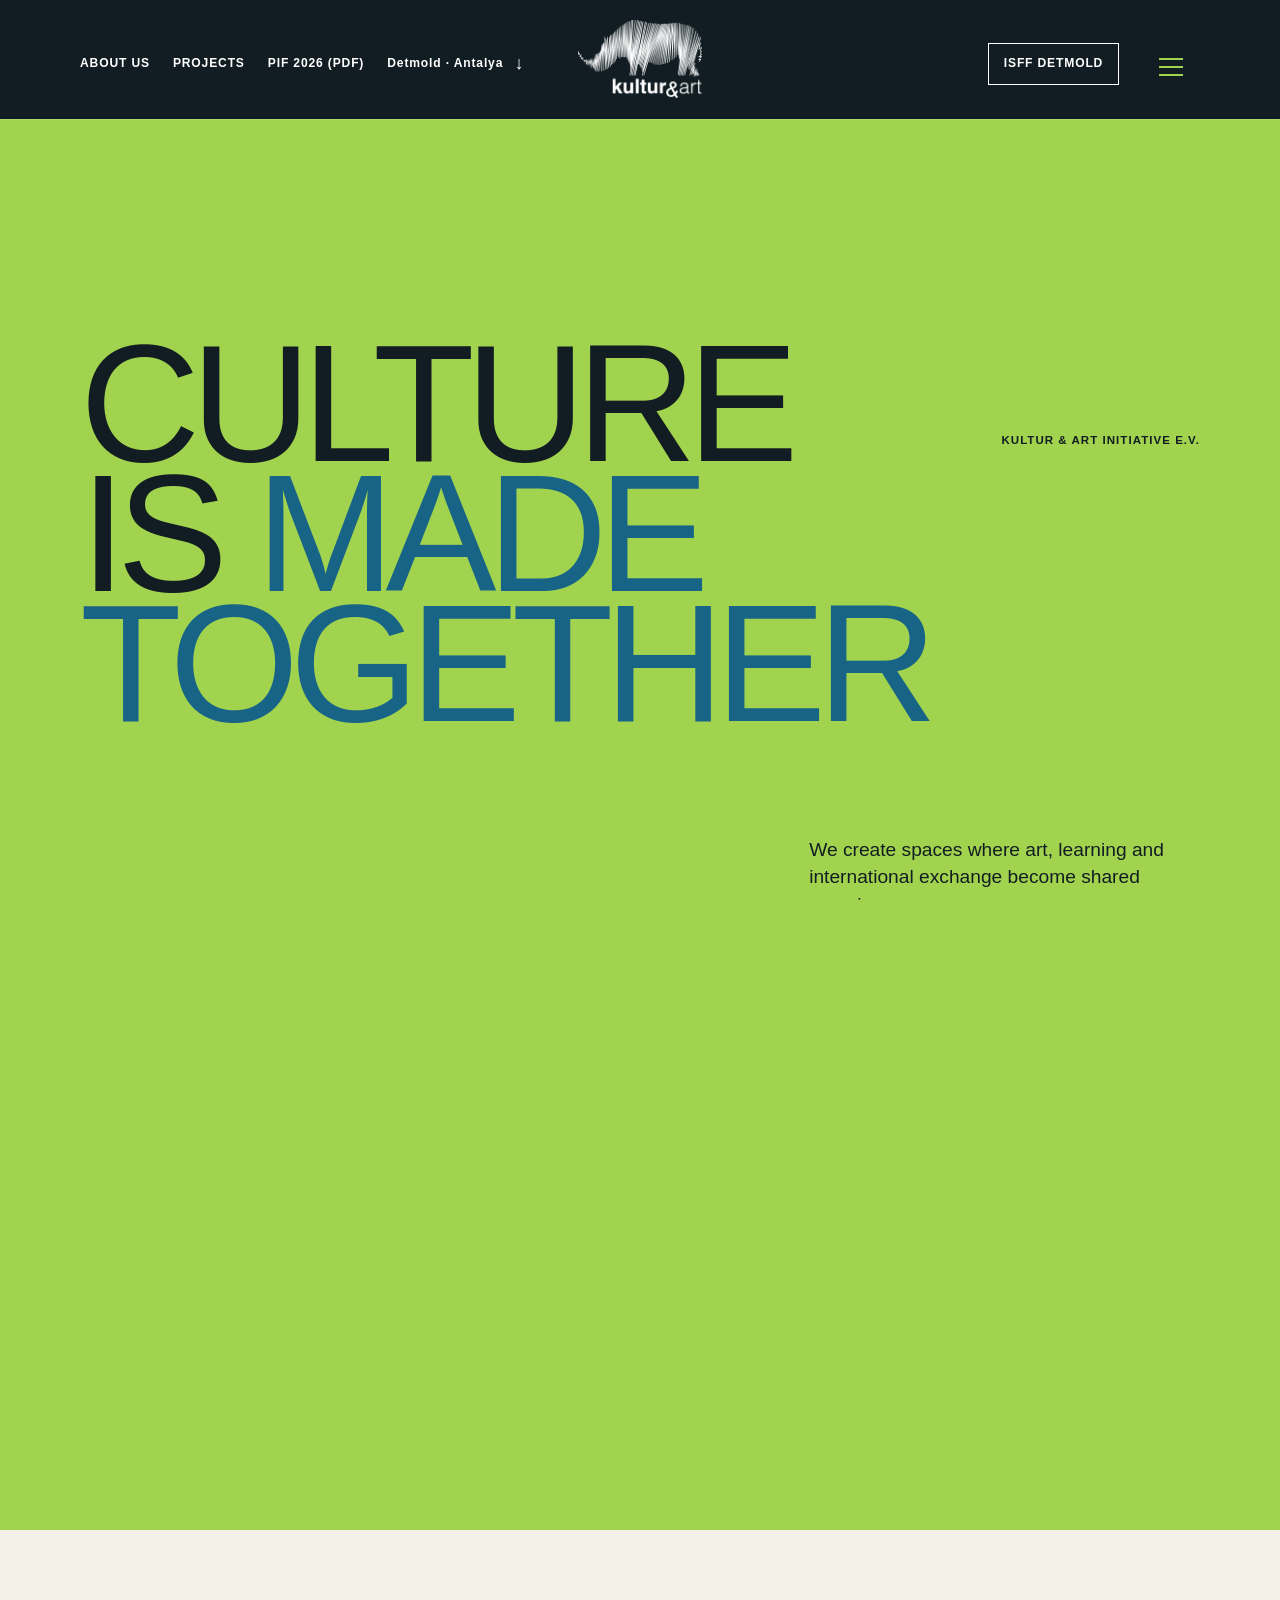
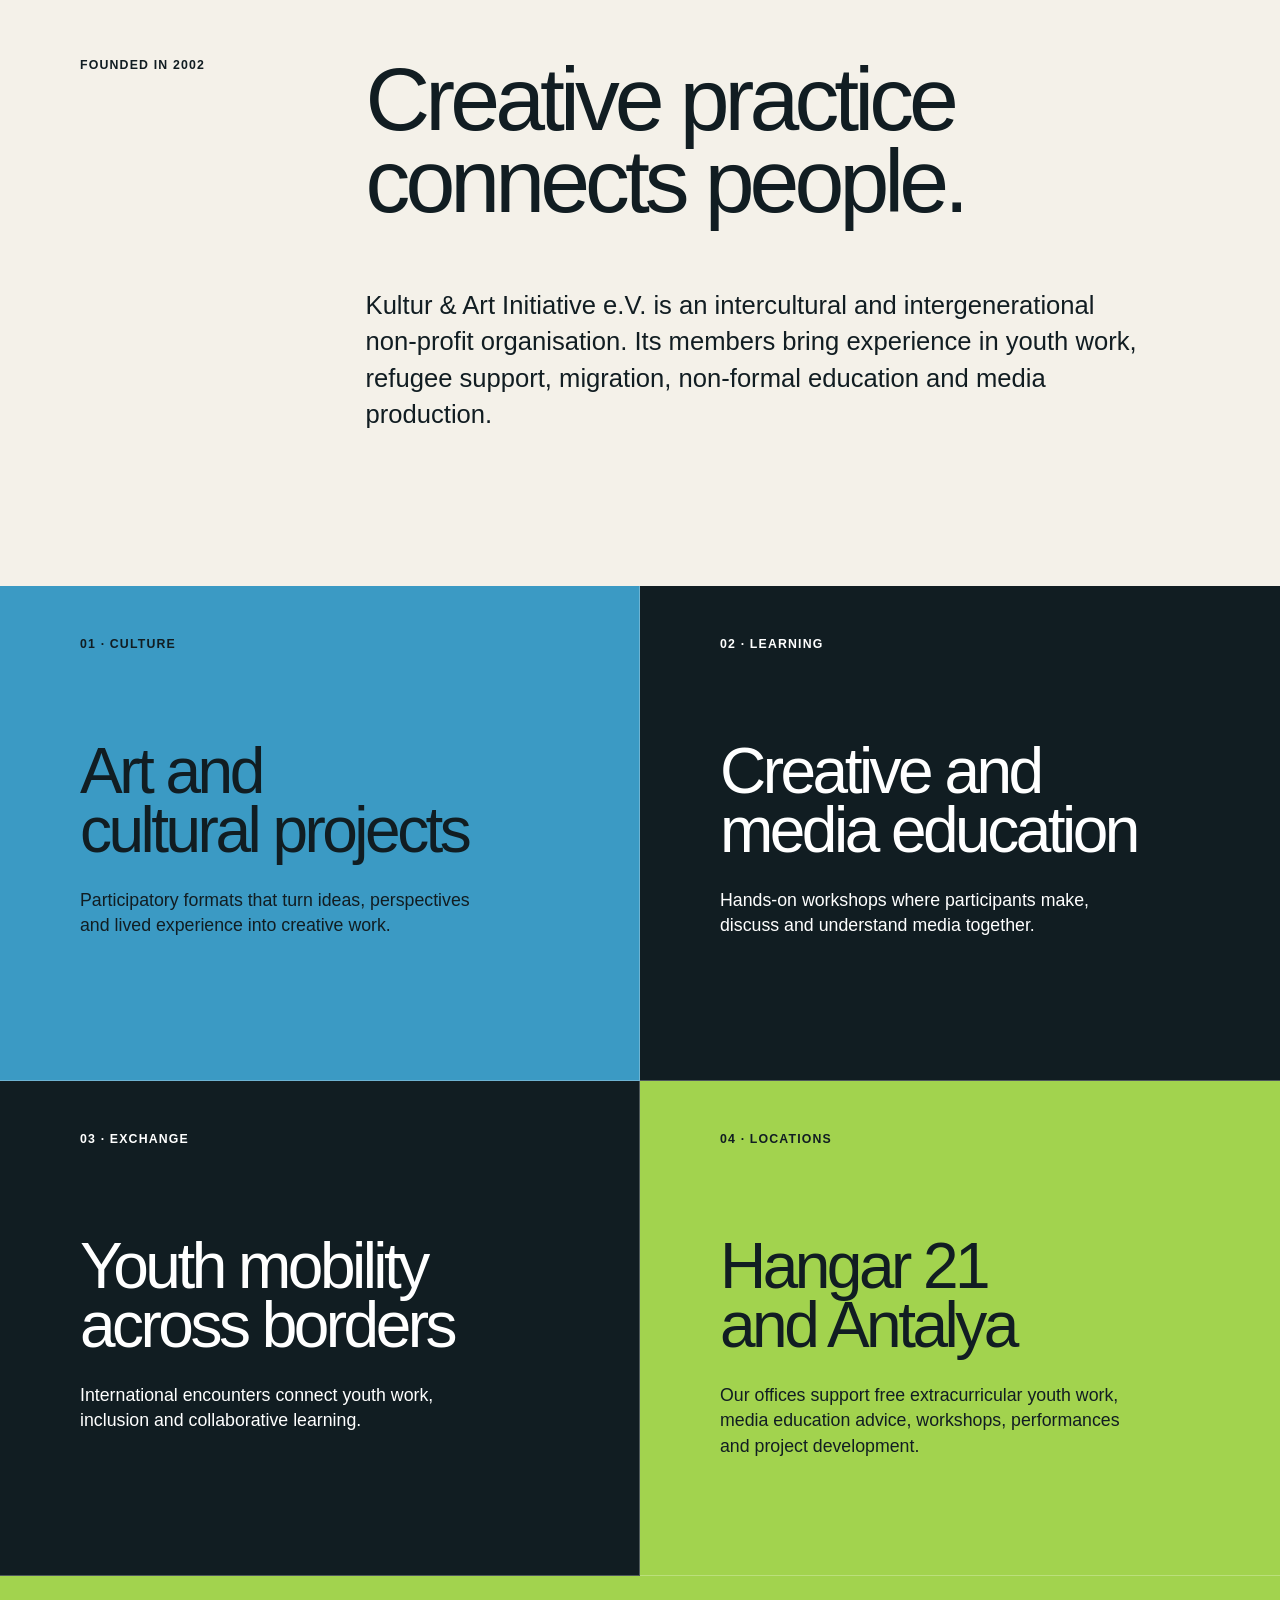
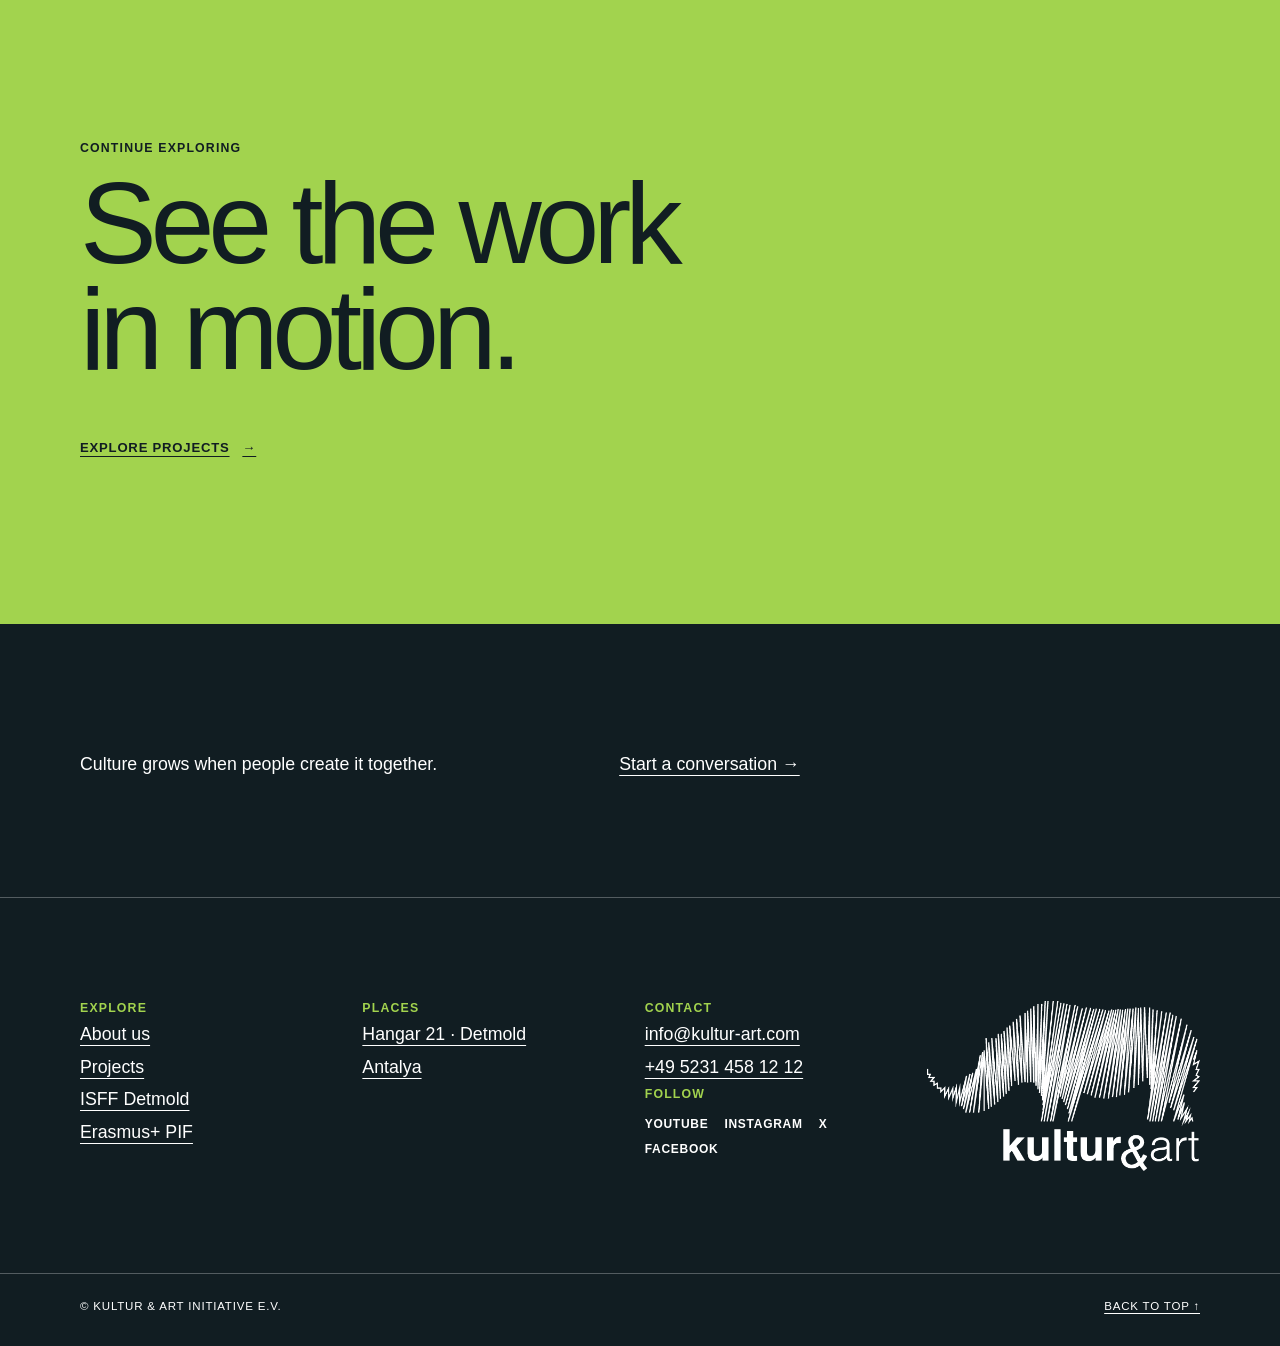
==== commit 088aff68: "feat: refine navigation and partner information" ====
--- a/about/index.html
+++ b/about/index.html
@@ -11,9 +11,9 @@
   <body class="subpage">
     <a class="skip-link" href="#main-content">Skip to content</a>
     <header class="site-header">
-      <nav class="site-header__primary" aria-label="Primary navigation"><a class="header-link" href="../about/" aria-current="page">About us</a><a class="header-link" href="../projects/">Projects</a><a class="header-status" href="#locations"><span>Detmold · Antalya</span><span aria-hidden="true">↓</span></a></nav>
+      <nav class="site-header__primary" aria-label="Primary navigation"><a class="header-link" href="../about/" aria-current="page">About us</a><a class="header-link" href="../projects/">Projects</a><a class="header-link" href="../assets/brand/KUA%20PIF%202026-2.pdf" target="_blank" rel="noopener">PIF 2026 (PDF)</a><a class="header-status" href="#locations"><span>Detmold · Antalya</span><span aria-hidden="true">↓</span></a></nav>
       <a class="site-logo" href="../" aria-label="Kultur &amp; Art home"><img src="../assets/brand/kulturart-logo.png" alt="Kultur &amp; Art" width="512" height="313"></a>
-      <div class="site-header__tools"><a class="header-link header-link--featured" href="../isff-detmold/">ISFF Detmold</a><details class="site-menu"><summary><span class="site-menu__label">Menu</span><span class="site-menu__icon" aria-hidden="true"></span></summary><div class="site-menu__overlay"><div class="site-menu__heading">Explore</div><nav class="site-menu__main" aria-label="Menu navigation"><a href="../"><span>01</span> Home</a><a href="../about/" aria-current="page"><span>02</span> About us</a><a href="../projects/"><span>03</span> Projects</a><a href="../isff-detmold/"><span>04</span> ISFF Detmold</a><a href="../pif/"><span>05</span> Erasmus+ PIF</a></nav><div class="site-menu__meta"><div><p class="eyebrow">Based in</p><p>Detmold, Germany<br>Antalya, Türkiye</p></div><div><p class="eyebrow">Contact</p><a href="mailto:info@kultur-art.com">info@kultur-art.com</a></div></div></div></details></div>
+      <div class="site-header__tools"><a class="header-link header-link--featured" href="../isff-detmold/">ISFF Detmold</a><details class="site-menu"><summary><span class="site-menu__label">Menu</span><span class="site-menu__icon" aria-hidden="true"></span></summary><div class="site-menu__overlay"><div class="site-menu__heading">Explore</div><nav class="site-menu__main" aria-label="Menu navigation"><a href="../"><span>01</span> Home</a><a href="../about/" aria-current="page"><span>02</span> About us</a><a href="../projects/"><span>03</span> Projects</a><a href="../isff-detmold/"><span>04</span> ISFF Detmold</a><a href="../assets/brand/KUA%20PIF%202026-2.pdf" target="_blank" rel="noopener"><span>05</span> Erasmus+ PIF (PDF)</a></nav><div class="site-menu__meta"><div><p class="eyebrow">Based in</p><p>Detmold, Germany<br>Antalya, Türkiye</p></div><div><p class="eyebrow">Contact</p><a href="mailto:info@kultur-art.com">info@kultur-art.com</a><a href="../assets/brand/KUA%20PIF%202026-2.pdf" target="_blank" rel="noopener">Partner information (PDF)</a></div></div></div></details></div>
     </header>
     <main id="main-content">
       <section class="page-hero page-hero--lime" data-scroll-scene data-menu-theme="lime" aria-labelledby="page-title"><div class="page-hero__stage"><p class="page-hero__index">Kultur &amp; Art Initiative e.V.</p><h1 class="page-hero__title" id="page-title">Culture is <span>made together</span></h1><div class="page-hero__intro"><p>We create spaces where art, learning and international exchange become shared experiences.</p></div></div></section>
--- a/css/styles.css
+++ b/css/styles.css
@@ -135,96 +135,6 @@
   transform: translateY(0);
 }
 
-/* Quiet festival notice: fixed independently from all measured scroll scenes */
-.festival-note {
-  position: fixed;
-  z-index: 45;
-  right: var(--gutter);
-  bottom: clamp(1rem, 2vw, 2rem);
-  display: grid;
-  grid-template-columns: auto minmax(0, 1fr) auto;
-  width: min(58rem, calc(100vw - (2 * var(--gutter))));
-  border-top: 1px solid var(--ink);
-  background: var(--lime);
-  color: var(--ink);
-  box-shadow: 0 1.2rem 3.5rem rgb(0 0 0 / 24%);
-}
-
-.festival-note[hidden] {
-  display: none;
-}
-
-.festival-note__date {
-  display: grid;
-  align-content: center;
-  padding: 1.25rem clamp(1rem, 2vw, 2rem);
-  border-right: 1px solid var(--ink);
-  text-align: center;
-}
-
-.festival-note__date span {
-  font-family: var(--display);
-  font-size: clamp(2rem, 3.2vw, 3.6rem);
-  letter-spacing: -0.06em;
-  line-height: 0.85;
-}
-
-.festival-note__date small,
-.festival-note__locations {
-  font-size: 0.68rem;
-  font-weight: 700;
-  letter-spacing: 0.08em;
-  text-transform: uppercase;
-}
-
-.festival-note__copy {
-  padding: 1.1rem clamp(1rem, 2vw, 2rem);
-}
-
-.festival-note__copy .eyebrow {
-  margin-bottom: 0.35rem;
-}
-
-.festival-note__copy h2 {
-  margin-bottom: 0.3rem;
-  font-size: clamp(1.45rem, 2.1vw, 2.4rem);
-}
-
-.festival-note__copy > p:not(.eyebrow, .festival-note__locations) {
-  max-width: 64ch;
-  margin-bottom: 0.45rem;
-  font-size: 0.82rem;
-}
-
-.festival-note__locations {
-  margin: 0;
-}
-
-.festival-note__link {
-  display: grid;
-  min-width: 9.5rem;
-  padding: 1.25rem 2.5rem 1.25rem 1.25rem;
-  border-left: 1px solid var(--ink);
-  place-items: center;
-  font-size: 0.72rem;
-  font-weight: 700;
-  letter-spacing: 0.07em;
-  text-align: center;
-  text-decoration: none;
-  text-transform: uppercase;
-}
-
-.festival-note__close {
-  position: absolute;
-  top: 0.25rem;
-  right: 0.35rem;
-  border: 0;
-  background: transparent;
-  cursor: pointer;
-  font-size: 1.4rem;
-  line-height: 1;
-}
-
 /* Editorial internal pages */
 .subpage {
   background: var(--paper);
@@ -441,16 +351,36 @@
 
 /* Header */
 .site-header {
-  position: absolute;
+  position: fixed;
   z-index: 30;
   inset: 0 0 auto;
   display: grid;
-  grid-template-columns: 1fr auto 1fr;
-  align-items: start;
+  grid-template-columns: minmax(0, 1fr) auto minmax(0, 1fr);
+  align-items: center;
   gap: 2rem;
-  padding: clamp(1.5rem, 3vw, 3.5rem) var(--gutter);
+  padding: clamp(1rem, 1.6vw, 1.5rem) var(--gutter);
+  background: var(--ink);
   color: var(--white);
+  box-shadow: 0 1px 0 rgb(255 255 255 / 14%);
+  backdrop-filter: blur(0);
+  -webkit-backdrop-filter: blur(0);
+  transition:
+    background-color 280ms ease,
+    box-shadow 280ms ease,
+    backdrop-filter 280ms ease;
   pointer-events: none;
+}
+
+body.nav-is-scrolled .site-header {
+  background: rgb(17 29 34 / 68%);
+  box-shadow: 0 1px 0 rgb(255 255 255 / 18%);
+  backdrop-filter: blur(16px);
+  -webkit-backdrop-filter: blur(16px);
+}
+
+.subpage .site-header,
+.subpage--dark-hero .site-header {
+  color: var(--white);
 }
 
 .site-header a,
@@ -468,7 +398,7 @@
 
 .site-header__tools {
   justify-content: flex-end;
-  padding-right: clamp(4.5rem, 6vw, 6.5rem);
+  padding-right: 0;
 }
 
 .header-link,
@@ -503,6 +433,10 @@
   filter: brightness(0) invert(1);
 }
 
+.site-header .site-logo {
+  filter: brightness(0) invert(1);
+}
+
 .site-logo img {
   width: 100%;
   height: auto;
@@ -519,14 +453,6 @@
   transition:
     opacity 450ms ease,
     transform 650ms var(--ease);
-}
-
-body.hero-passed-intro .site-header__primary,
-body.hero-passed-intro .site-header__tools > :not(.site-menu),
-body.hero-passed-intro .site-logo {
-  pointer-events: none;
-  opacity: 0;
-  transform: translateY(-2rem);
 }
 
 /* Persistent menu */
@@ -778,7 +704,8 @@
   margin: 0;
   place-items: center;
   background:
-    linear-gradient(135deg, rgb(59 154 196 / 92%), rgb(17 29 34 / 94%));
+    linear-gradient(135deg, rgb(17 29 34 / 42%), rgb(17 29 34 / 74%)),
+    url("/assets/brand/isff-promo.jpg") center / cover;
   color: var(--white);
   font-size: 0.75rem;
   font-weight: 700;
@@ -1112,6 +1039,102 @@
   color: var(--lime);
 }
 
+/* W.E.B. in Tech */
+.web-feature {
+  grid-column: 1 / -1;
+  display: grid;
+  grid-template-columns: repeat(2, minmax(0, 1fr));
+  gap: clamp(2rem, 5vw, 6rem);
+  padding: clamp(1.4rem, 4vw, 4rem);
+  background: var(--blue);
+  color: var(--ink);
+  text-decoration: none;
+}
+
+.web-feature h3 {
+  margin: 2rem 0 0;
+  font-size: clamp(3.4rem, 7vw, 8rem);
+}
+
+.web-feature__details {
+  display: flex;
+  flex-direction: column;
+  justify-content: space-between;
+  gap: 2rem;
+}
+
+.web-feature__details > p {
+  max-width: 20ch;
+  margin: 0;
+  font-size: clamp(1.6rem, 3vw, 3rem);
+  line-height: 1.15;
+  letter-spacing: -0.035em;
+}
+
+.web-feature__link {
+  display: flex;
+  align-items: center;
+  justify-content: space-between;
+  gap: 1rem;
+  padding-top: 1rem;
+  border-top: 1px solid currentColor;
+}
+
+.web-feature__link > span {
+  font-size: 2rem;
+}
+
+.web-feature:hover .web-feature__link,
+.web-feature:focus-visible .web-feature__link {
+  text-decoration: underline;
+  text-underline-offset: 0.3em;
+}
+
+.web-project-list {
+  padding-bottom: var(--gap);
+}
+
+.web-hero {
+  padding-block: clamp(10rem, 18vw, 16rem) clamp(3rem, 6vw, 6rem);
+  background: var(--blue);
+}
+
+.web-hero__back {
+  display: inline-block;
+  margin-bottom: 3rem;
+}
+
+.web-hero h1 {
+  margin-block: 2rem 3rem;
+  font-size: clamp(4rem, 14vw, 14rem);
+  line-height: 0.85;
+}
+
+.web-hero h1 span {
+  color: var(--ink);
+}
+
+.web-hero__details {
+  display: flex;
+  flex-wrap: wrap;
+  align-items: end;
+  justify-content: space-between;
+  gap: 2rem;
+}
+
+.web-hero__details > p {
+  max-width: 24ch;
+  margin: 0;
+  font-size: clamp(1.5rem, 3vw, 3rem);
+  line-height: 1.15;
+}
+
+@media (max-width: 47.99rem) {
+  .web-feature {
+    grid-template-columns: minmax(0, 1fr);
+  }
+}
+
 /* Participation */
 .participate {
   position: relative;
@@ -1329,14 +1352,21 @@
 
 .site-footer__statement {
   display: grid;
-  grid-template-columns: 1.25fr 0.75fr;
-  align-items: end;
+  grid-template-columns: minmax(0, 0.9fr) minmax(20rem, 1.1fr);
+  align-items: stretch;
   gap: 4rem;
   padding-bottom: clamp(4rem, 8vw, 9rem);
   border-bottom: 1px solid rgb(255 255 255 / 28%);
 }
 
-.site-footer__statement p {
+.site-footer__statement-copy {
+  display: flex;
+  flex-direction: column;
+  justify-content: space-between;
+  gap: 2rem;
+}
+
+.site-footer__statement-copy p {
   max-width: 18ch;
   margin: 0;
   font-family: var(--display);
@@ -1345,7 +1375,7 @@
   line-height: 0.94;
 }
 
-.site-footer__statement a {
+.site-footer__statement-copy a {
   display: flex;
   justify-content: space-between;
   gap: 1rem;
@@ -1354,6 +1384,36 @@
   color: var(--lime);
   font-weight: 700;
   text-decoration: none;
+}
+
+.site-footer__map {
+  display: grid;
+  grid-template-rows: minmax(15rem, 1fr) auto;
+  min-height: clamp(18rem, 28vw, 26rem);
+  overflow: hidden;
+  border: 1px solid rgb(255 255 255 / 28%);
+}
+
+.site-footer__map iframe {
+  width: 100%;
+  height: 100%;
+  border: 0;
+  filter: grayscale(1) contrast(1.1);
+}
+
+.site-footer__map a {
+  display: flex;
+  align-items: center;
+  justify-content: space-between;
+  gap: 1rem;
+  padding: 0.8rem 1rem;
+  background: var(--blue-dark);
+  color: var(--white);
+  font-size: 0.72rem;
+  font-weight: 700;
+  letter-spacing: 0.07em;
+  text-decoration: none;
+  text-transform: uppercase;
 }
 
 .site-footer__links {
@@ -1485,31 +1545,6 @@
 }
 
 @media (max-width: 47.99rem) {
-  .festival-note {
-    right: 0.75rem;
-    bottom: 0.75rem;
-    grid-template-columns: 1fr auto;
-    width: calc(100vw - 1.5rem);
-  }
-
-  .festival-note__date {
-    display: none;
-  }
-
-  .festival-note__copy {
-    padding: 1rem;
-  }
-
-  .festival-note__copy > p:not(.eyebrow, .festival-note__locations),
-  .festival-note__locations {
-    display: none;
-  }
-
-  .festival-note__link {
-    min-width: 6.5rem;
-    padding-inline: 0.75rem;
-  }
-
   .page-hero {
     height: 145svh;
   }
@@ -1563,7 +1598,7 @@
   }
 
   .site-header__tools {
-    padding-right: 4.1rem;
+    padding-right: 0;
   }
 
   .language-switcher {
@@ -1820,7 +1855,7 @@
   }
 
   .site-header__tools {
-    padding-right: 4rem;
+    padding-right: 0;
   }
 
   .site-menu summary {
@@ -2039,9 +2074,6 @@
     gap: 2.5rem;
   }
 
-  .festival-note {
-    bottom: max(0.75rem, env(safe-area-inset-bottom));
-  }
 }
 
 /* Shared social links */
